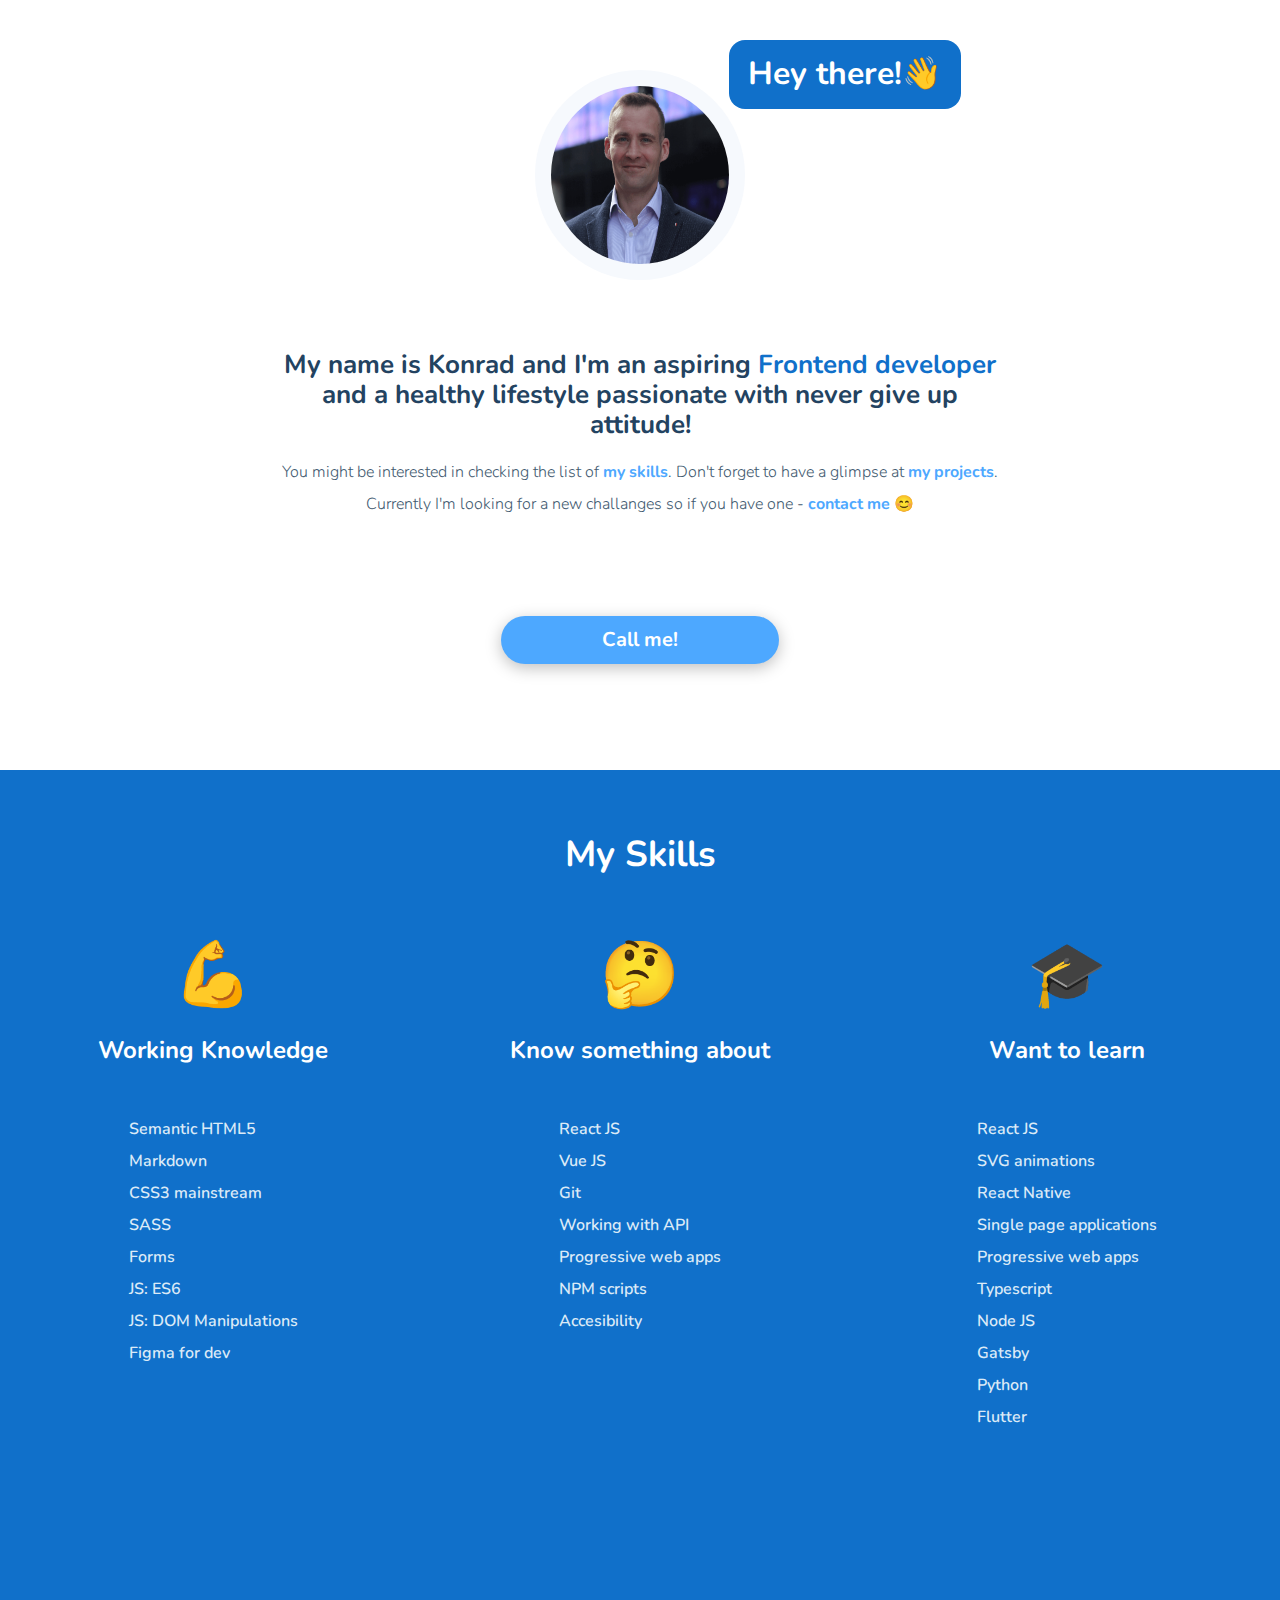
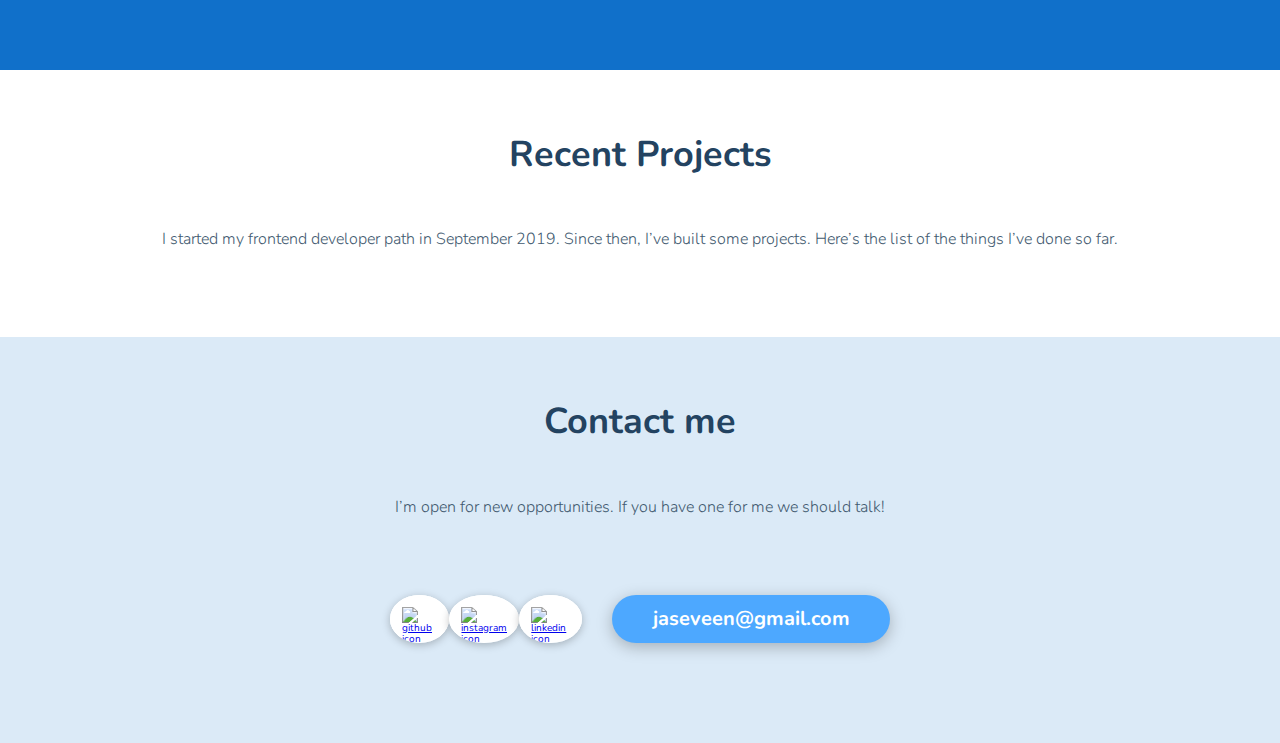
==== index.html @ 4ae2b3cd "Updates" ====
<!doctype html><html lang="pl"><head><meta charset="UTF-8"/><meta name="viewport" content="width=device-width,initial-scale=1"/><link href="https://fonts.googleapis.com/css2?family=Nunito:wght@300;600;700&family=Roboto+Mono:wght@400;700&display=swap" rel="stylesheet"/><title>Konrad Dziekoński Portfolio</title><meta name="description" content="I’m open for new opportunities. If you have one for me we should talk!"/><meta property="og:title" content="Konrad Dziekoński Portfolio"/><meta property="og:description" content="I’m open for new opportunities. If you have one for me we should talk!"/><meta property="og:url" content="https://dziekonskik.github.io/"/><meta property="og:image" content="https://dziekonskik.github.io/og.png"/><link href="index.bebb21ce.css" rel="stylesheet"></head><body><section class="hello"><img src="img/CV-Photo.1e3fd9c5.png" alt="moja twarz" class="hello__img"/> <span class="hello__greeting">Hey there!<span class="animate">👋</span></span><div class="hello__text-block"><h1 class="hello__description">My name is Konrad and I'm an aspiring <span class="hello__description--blue">Frontend developer</span> and a healthy lifestyle passionate with never give up attitude!</h1><p class="hello__message">You might be interested in checking the list of <a class="hello__message--link" href="#skills">my skills</a>. Don't forget to have a glimpse at <a class="hello__message--link" href="#projects">my projects</a>. Currently I'm looking for a new challanges so if you have one - <a class="hello__message--link" href="#contact">contact me</a> 😊</p><a href="tel:+48530024344" class="mailme-btn mailme-btn--header">Call me!</a></div></section><section id="skills" class="skills"><h2 class="heading-secondary heading-secondary--white">My Skills</h2><div class="skills__wrapper"><article class="skills__container"><div class="skills__emoji">💪</div><h3 class="skills__h3">Working Knowledge</h3><ul class="skills__list"><li class="skills__list__item skills__list__item--green">Semantic HTML5</li><li class="skills__list__item skills__list__item--green">Markdown</li><li class="skills__list__item skills__list__item--green">CSS3 mainstream</li><li class="skills__list__item skills__list__item--green">SASS</li><li class="skills__list__item skills__list__item--green">Forms</li><li class="skills__list__item skills__list__item--green">JS: ES6</li><li class="skills__list__item skills__list__item--green">JS: DOM Manipulations</li><li class="skills__list__item skills__list__item--green">Figma for dev</li></ul></article><article class="skills__container"><div class="skills__emoji">🤔</div><h3 class="skills__h3">Know something about</h3><ul class="skills__list"><li class="skills__list__item skills__list__item--white">React JS</li><li class="skills__list__item skills__list__item--white">Vue JS</li><li class="skills__list__item skills__list__item--white">Git</li><li class="skills__list__item skills__list__item--white">Working with API</li><li class="skills__list__item skills__list__item--white">Progressive web apps</li><li class="skills__list__item skills__list__item--white">NPM scripts</li><li class="skills__list__item skills__list__item--white">Accesibility</li></ul></article><article class="skills__container"><div class="skills__emoji">🎓</div><h3 class="skills__h3">Want to learn</h3><ul class="skills__list"><li class="skills__list__item skills__list__item--bullet">React JS</li><li class="skills__list__item skills__list__item--bullet">SVG animations</li><li class="skills__list__item skills__list__item--bullet">React Native</li><li class="skills__list__item skills__list__item--bullet">Single page applications</li><li class="skills__list__item skills__list__item--bullet">Progressive web apps</li><li class="skills__list__item skills__list__item--bullet">Typescript</li><li class="skills__list__item skills__list__item--bullet">Node JS</li><li class="skills__list__item skills__list__item--bullet">Gatsby</li><li class="skills__list__item skills__list__item--bullet">Python</li><li class="skills__list__item skills__list__item--bullet">Flutter</li></ul></article></div></section><section id="projects" class="projects"><h2 class="heading-secondary heading-secondary--dark">Recent Projects</h2><p class="projects__message">I started my frontend developer path in September 2019. Since then, I’ve built some projects. Here’s the list of the things I’ve done so far.</p><div class="projects__cards projects--js"></div></section><section id="contact" class="contact"><h2 class="heading-secondary heading-secondary--dark">Contact me</h2><p class="contact__message">I’m open for new opportunities. If you have one for me we should talk!</p><div class="contact__clickables"><div class="contact__socilmedia-container"><a class="contact__socilmedia-link" href="https://github.com/dziekonskik" target="_blank"><img class="contact__socilmedia-icon" src="img/github.03a225b4.svg" alt="github icon"/></a><a class="contact__socilmedia-link" href="https://www.instagram.com/jaseveen77/" target="_blank"><img class="contact__socilmedia-icon" src="img/instagram.a5ede2d8.svg" alt="instagram icon"/></a><a class="contact__socilmedia-link" href="https://www.linkedin.com/in/konrad-dzieko%C5%84ski-9a23291ab/" target="_blank"><img class="contact__socilmedia-icon" src="img/linkedin.ad51b4ff.svg" alt="linkedin icon"/></a></div><a href="mailto:jaseveen@gmail.com" class="mailme-btn mailme-btn--footer">jaseveen@gmail.com</a></div></section><script src="index.bebb21ce.js"></script></body></html>
---- index.bebb21ce.css ----
/*! normalize.css v8.0.1 | MIT License | github.com/necolas/normalize.css */html{line-height:1.15;-webkit-text-size-adjust:100%}body{margin:0}main{display:block}h1{font-size:2em;margin:.67em 0}hr{box-sizing:content-box;height:0;overflow:visible}pre{font-family:monospace,monospace;font-size:1em}a{background-color:transparent}abbr[title]{border-bottom:none;text-decoration:underline;text-decoration:underline dotted}b,strong{font-weight:bolder}code,kbd,samp{font-family:monospace,monospace;font-size:1em}small{font-size:80%}sub,sup{font-size:75%;line-height:0;position:relative;vertical-align:baseline}sub{bottom:-.25em}sup{top:-.5em}img{border-style:none}button,input,optgroup,select,textarea{font-family:inherit;font-size:100%;line-height:1.15;margin:0}button,input{overflow:visible}button,select{text-transform:none}[type=button],[type=reset],[type=submit],button{-webkit-appearance:button}[type=button]::-moz-focus-inner,[type=reset]::-moz-focus-inner,[type=submit]::-moz-focus-inner,button::-moz-focus-inner{border-style:none;padding:0}[type=button]:-moz-focusring,[type=reset]:-moz-focusring,[type=submit]:-moz-focusring,button:-moz-focusring{outline:1px dotted ButtonText}fieldset{padding:.35em .75em .625em}legend{box-sizing:border-box;color:inherit;display:table;max-width:100%;padding:0;white-space:normal}progress{vertical-align:baseline}textarea{overflow:auto}[type=checkbox],[type=radio]{box-sizing:border-box;padding:0}[type=number]::-webkit-inner-spin-button,[type=number]::-webkit-outer-spin-button{height:auto}[type=search]{-webkit-appearance:textfield;outline-offset:-2px}[type=search]::-webkit-search-decoration{-webkit-appearance:none}::-webkit-file-upload-button{-webkit-appearance:button;font:inherit}details{display:block}summary{display:list-item}[hidden],template{display:none}@-webkit-keyframes greet{0%{transform:rotate(0deg)}50%{transform:rotate(45deg)}to{transform:rotate(0deg)}}@keyframes greet{0%{transform:rotate(0deg)}50%{transform:rotate(45deg)}to{transform:rotate(0deg)}}.animate{display:inline-block;-webkit-animation:greet 2s linear infinite;animation:greet 2s linear infinite}.mailme-btn{background-color:#4da8ff;color:#fff;width:27.8rem;height:4.8rem;border-radius:6.4rem;cursor:pointer;margin:4.8rem auto;padding:.4rem 2.4rem;display:flex;align-items:center;justify-content:center;font-size:2rem;font-weight:700;text-decoration:none;transition:box-shadow .2s linear}@media(min-width:950px){.mailme-btn{box-shadow:0 4px 16px rgba(0,0,0,.25)}.mailme-btn:hover{box-shadow:0 2px 8px rgba(0,0,0,.25)}.mailme-btn:active{box-shadow:none}}@media(min-width:950px){.mailme-btn--header{margin-bottom:0;transform:translateY(100%)}}@media(min-width:950px){.mailme-btn--footer{margin:0}}.heading-secondary{display:block;font-family:Nunito,sans-serif;font-size:3.6rem;font-weight:700;text-align:center;padding:6.4rem 1.6rem;margin:0}.heading-secondary--white{color:#fff}.heading-secondary--dark{color:#234361;padding-bottom:3.2rem}.hello{display:grid;grid-template-columns:1fr;align-content:space-around;justify-content:center;font-family:Nunito,sans-serif}.hello__img{display:inline-block;width:13rem;height:13rem;border-radius:50%;margin:3rem auto;border:1.6rem solid #f6f9fd;position:relative}@media(min-width:750px){.hello__img{width:21rem;height:21rem;margin:7rem auto}}.hello__greeting{display:none}@media(min-width:750px){.hello__greeting{display:block;background-color:#1070ca;border-radius:1.6rem;padding:1.6rem 1.9rem;font-size:3.2rem;font-weight:700;color:#fff;position:absolute;top:4rem;left:calc(50% + 89px)}.hello__greeting:before{content:"";display:inline-block;position:absolute;width:2rem;height:2rem;bottom:-1.8rem;left:2rem;background:url(img/Speech_cloud.13333786.svg)}}@media(min-width:950px){.hello__text-block{width:77rem;height:30rem;position:relative;margin:0 auto 12rem}.hello__text-block:after,.hello__text-block:before{content:"";display:block;position:absolute;width:10rem;height:100%;top:-3rem}.hello__text-block:before{background:url(img/bracket-left.e24c2ca0.svg);background-size:contain;left:-7rem}.hello__text-block:after{background:url(img/bracket-right.767db10b.svg);background-size:contain;right:-7rem}}.hello__description{font-size:2.6rem;margin:0 1.6rem;text-align:center;color:#234361}.hello__description--blue{color:#1070ca}.hello__message{font-size:1.6rem;font-weight:300;line-height:3.2rem;color:#425a70;margin:1.6rem;text-align:center}.hello__message--link{font-weight:700;text-decoration:none;color:#4da8ff}.skills{background-color:#1070ca;display:grid;justify-content:center;font-family:Nunito,sans-serif}@media(min-width:950px){.skills{height:100vh;display:block}}@media(min-width:950px){.skills__wrapper{display:grid;grid-template-columns:repeat(3,1fr)}}.skills__container{width:28.8rem;display:flex;flex-direction:column;justify-content:center;align-items:flex-start}@media(min-width:950px){.skills__container{width:auto;justify-content:stretch;align-items:center}}.skills__container:not(:first-of-type){margin-top:6.4rem}@media(min-width:950px){.skills__container:not(:first-of-type){margin-top:0}}.skills__emoji{font-size:6.4rem;align-self:center}.skills__h3{font-size:2.4rem;font-weight:700;color:#fff;align-self:center}.skills__list{padding:0;margin:2.4rem 1.6rem;display:flex;flex-direction:column;justify-content:flex-start}.skills__list__item{list-style-type:none;color:#dbeaf7;font-size:1.6rem;font-weight:600;line-height:3.2rem;position:relative}.skills__list__item:before{content:"";position:absolute;top:34%;left:-2.4rem;width:12px;height:9px}.skills__list__item--green:before{background:url(img/small-tick-green.61bc897f.svg)}.skills__list__item--white:before{background:url(img/small-tick-white.370d2bc2.svg)}.skills__list__item--bullet:before{background:url(img/bullet.4def4caa.svg);border-radius:50%}.projects{font-family:Nunito,sans-serif;display:grid;grid-auto-rows:auto}.projects__message{font-size:1.6rem;font-weight:300;line-height:3.2rem;color:#425a70;text-align:center;margin:1.6rem 1.6rem 3.4rem}.projects__cards{display:grid;gap:2.4rem 0;margin:2.4rem 0}@media(min-width:950px){.projects__cards{grid-template-columns:repeat(auto-fit,minmax(54.8rem,1fr));justify-content:center;margin:2.4rem 9rem}}.contact{display:grid;font-family:Nunito,sans-serif;background-color:#dbeaf7}.contact__message{font-size:1.6rem;font-weight:300;line-height:3.2rem;color:#425a70;text-align:center;margin:1.6rem 1.6rem 2.4rem}.contact__socilmedia-container{display:flex;justify-content:space-between;width:19.2rem;height:4.8rem;margin:0 auto}@media(min-width:950px){.contact__socilmedia-container{margin:0}}.contact__socilmedia-link{border-radius:50%;overflow:hidden;transition:box-shadow .2s linear}@media(min-width:950px){.contact__socilmedia-link{box-shadow:0 2px 8px rgba(0,0,0,.25)}.contact__socilmedia-link:hover{box-shadow:0 1px 4px rgba(0,0,0,.25)}.contact__socilmedia-link:active{box-shadow:none}}.contact__socilmedia-icon{width:4.8rem;height:4.8rem;background-color:#fff;border:1.2rem solid #fff}@media(min-width:950px){.contact__clickables{display:flex;align-items:center;justify-content:space-between;width:50rem;margin:4.8rem auto 10rem}}.github{width:28.7rem;height:32rem;box-shadow:0 4px 16px rgba(0,0,0,.25);margin:0 auto;border-radius:16px;font-family:Roboto Mono,monospace;overflow:hidden}@media(min-width:700px){.github{width:54.8rem;height:30rem}}.github__heading{background-color:#1e1e1e;display:flex;align-items:center;justify-content:start;height:4rem;align-self:start}.github__heading__dot-container{width:4rem;height:.8rem;margin-left:1.6rem;display:flex;justify-content:space-between;align-items:center}.github__heading__dot{background-color:#464a4d;width:.8rem;height:.8rem;border-radius:50%;transition:background-color .2s linear}.github__heading__dot--red:hover{background-color:#e23838}.github__heading__dot--yellow:hover{background-color:#ffb900}.github__heading__dot--green:hover{background-color:#5ebd3e}.github__main{background-color:#212528;height:100%}.github__main__image{width:2.4rem;height:2.4rem;margin:1.6rem 0 1.6rem 2.4rem}.github__main__text-container{display:grid;grid-template-columns:1fr 2fr;align-items:center;margin:0 1.6rem}.github__main__text-container--left{justify-self:right}.github__main__text-container--right{justify-self:left}.github__main__text{font-size:1.3rem;color:#a3a3a3;font-weight:400}@media(min-width:950px){.github__main__text{font-size:1.6rem}}.github__main__title{font-size:1.3rem;color:#fff;font-weight:700}@media(min-width:950px){.github__main__title{font-size:1.6rem}}.github__main__link{font-size:1.3rem;color:#14b5d0}@media(min-width:950px){.github__main__link{font-size:1.6rem}}*,:after,:before{box-sizing:border-box}body{font-family:Nunito,sans-serif;font-family:Roboto Mono,monospace}html{font-size:62.5%;scroll-behavior:smooth}
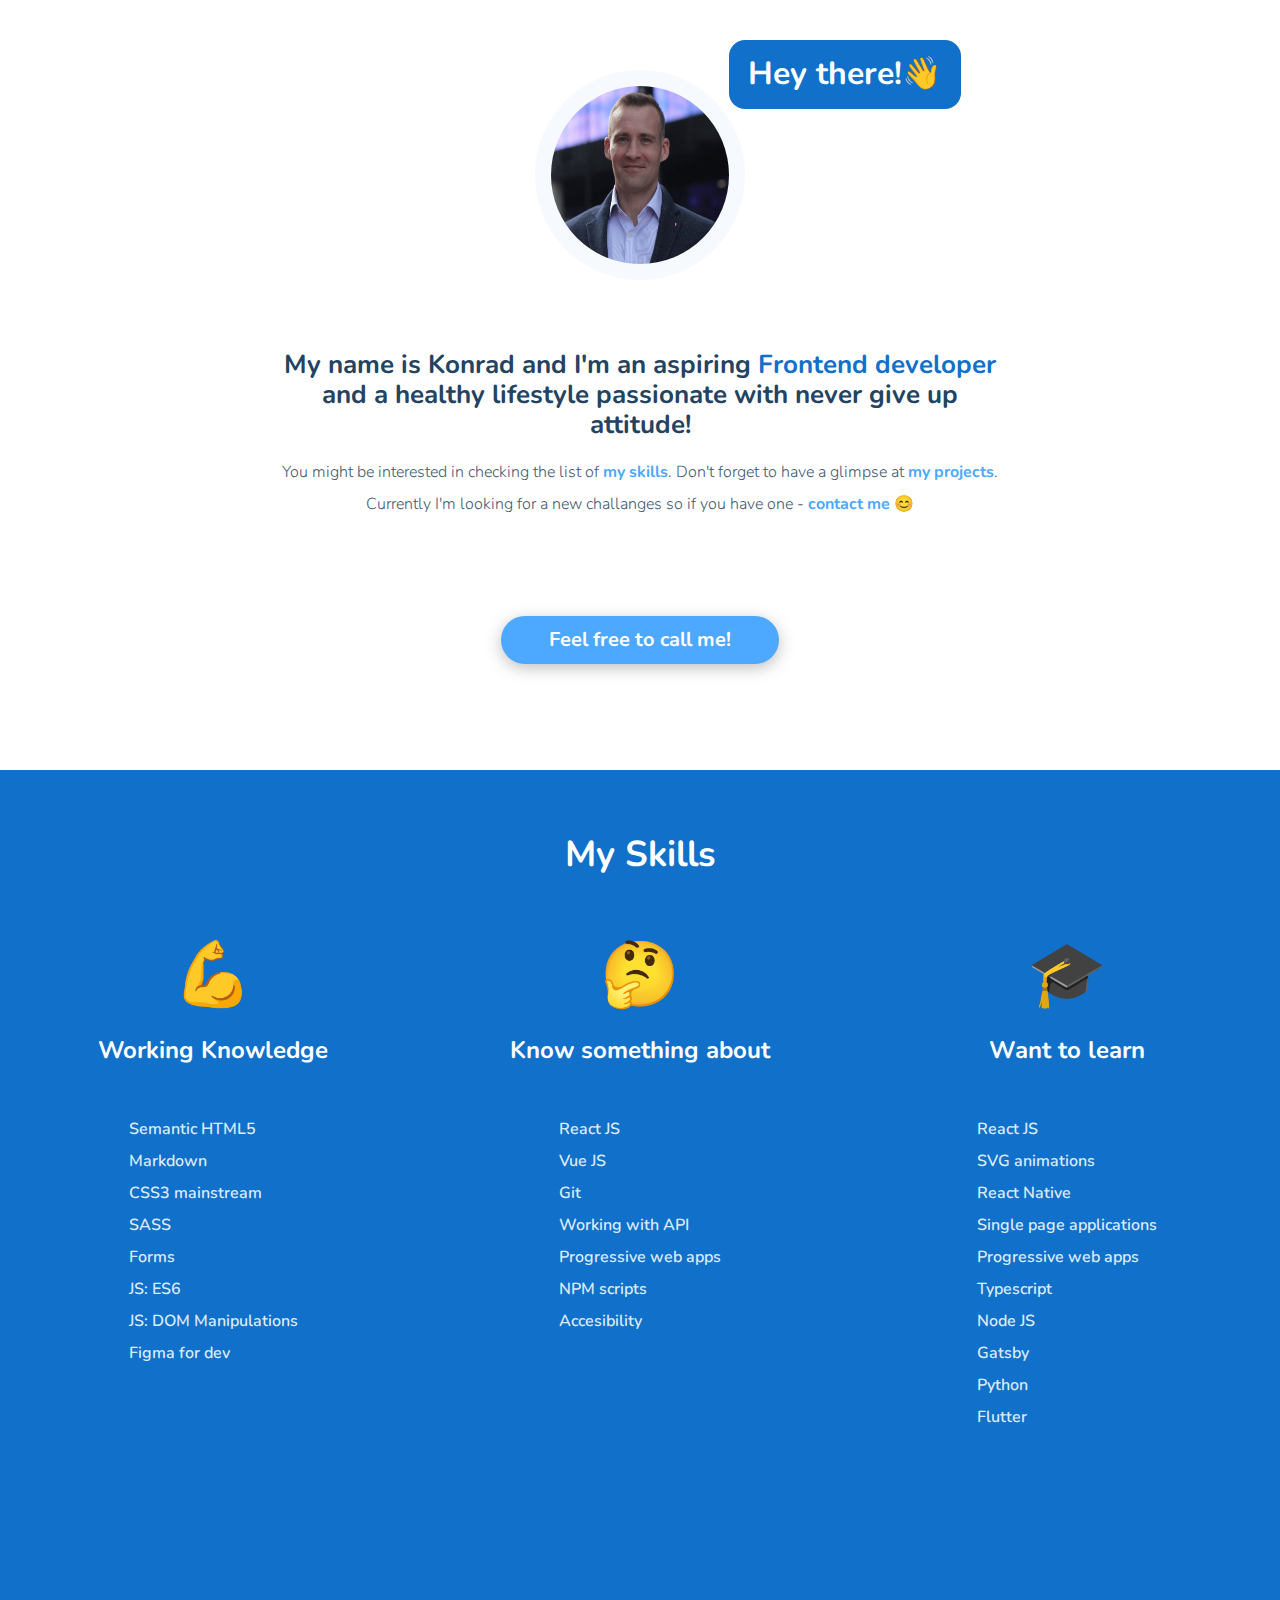
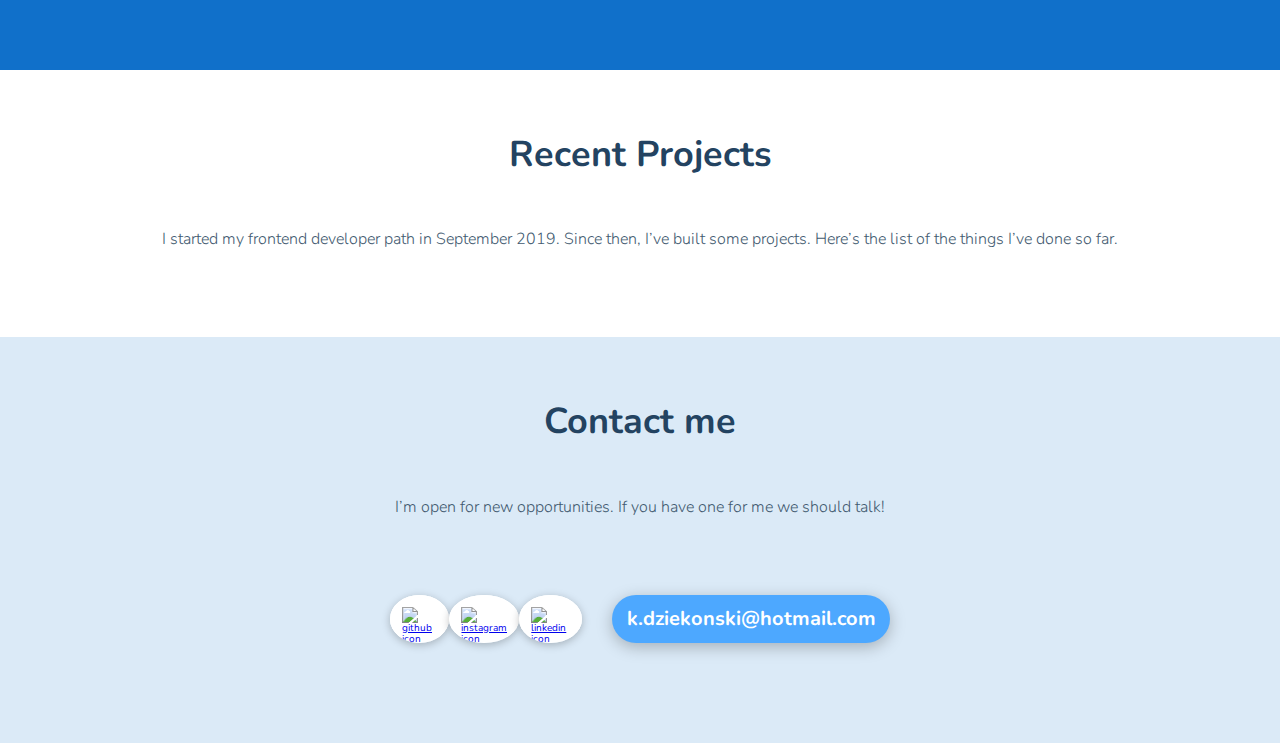
==== commit 526607d3: "Updates" ====
--- a/index.html
+++ b/index.html
@@ -1 +1 @@
-<!doctype html><html lang="pl"><head><meta charset="UTF-8"/><meta name="viewport" content="width=device-width,initial-scale=1"/><link href="https://fonts.googleapis.com/css2?family=Nunito:wght@300;600;700&family=Roboto+Mono:wght@400;700&display=swap" rel="stylesheet"/><title>Konrad Dziekoński Portfolio</title><meta name="description" content="I’m open for new opportunities. If you have one for me we should talk!"/><meta property="og:title" content="Konrad Dziekoński Portfolio"/><meta property="og:description" content="I’m open for new opportunities. If you have one for me we should talk!"/><meta property="og:url" content="https://dziekonskik.github.io/"/><meta property="og:image" content="https://dziekonskik.github.io/og.png"/><link href="index.bebb21ce.css" rel="stylesheet"></head><body><section class="hello"><img src="img/CV-Photo.1e3fd9c5.png" alt="moja twarz" class="hello__img"/> <span class="hello__greeting">Hey there!<span class="animate">👋</span></span><div class="hello__text-block"><h1 class="hello__description">My name is Konrad and I'm an aspiring <span class="hello__description--blue">Frontend developer</span> and a healthy lifestyle passionate with never give up attitude!</h1><p class="hello__message">You might be interested in checking the list of <a class="hello__message--link" href="#skills">my skills</a>. Don't forget to have a glimpse at <a class="hello__message--link" href="#projects">my projects</a>. Currently I'm looking for a new challanges so if you have one - <a class="hello__message--link" href="#contact">contact me</a> 😊</p><a href="tel:+48530024344" class="mailme-btn mailme-btn--header">Call me!</a></div></section><section id="skills" class="skills"><h2 class="heading-secondary heading-secondary--white">My Skills</h2><div class="skills__wrapper"><article class="skills__container"><div class="skills__emoji">💪</div><h3 class="skills__h3">Working Knowledge</h3><ul class="skills__list"><li class="skills__list__item skills__list__item--green">Semantic HTML5</li><li class="skills__list__item skills__list__item--green">Markdown</li><li class="skills__list__item skills__list__item--green">CSS3 mainstream</li><li class="skills__list__item skills__list__item--green">SASS</li><li class="skills__list__item skills__list__item--green">Forms</li><li class="skills__list__item skills__list__item--green">JS: ES6</li><li class="skills__list__item skills__list__item--green">JS: DOM Manipulations</li><li class="skills__list__item skills__list__item--green">Figma for dev</li></ul></article><article class="skills__container"><div class="skills__emoji">🤔</div><h3 class="skills__h3">Know something about</h3><ul class="skills__list"><li class="skills__list__item skills__list__item--white">React JS</li><li class="skills__list__item skills__list__item--white">Vue JS</li><li class="skills__list__item skills__list__item--white">Git</li><li class="skills__list__item skills__list__item--white">Working with API</li><li class="skills__list__item skills__list__item--white">Progressive web apps</li><li class="skills__list__item skills__list__item--white">NPM scripts</li><li class="skills__list__item skills__list__item--white">Accesibility</li></ul></article><article class="skills__container"><div class="skills__emoji">🎓</div><h3 class="skills__h3">Want to learn</h3><ul class="skills__list"><li class="skills__list__item skills__list__item--bullet">React JS</li><li class="skills__list__item skills__list__item--bullet">SVG animations</li><li class="skills__list__item skills__list__item--bullet">React Native</li><li class="skills__list__item skills__list__item--bullet">Single page applications</li><li class="skills__list__item skills__list__item--bullet">Progressive web apps</li><li class="skills__list__item skills__list__item--bullet">Typescript</li><li class="skills__list__item skills__list__item--bullet">Node JS</li><li class="skills__list__item skills__list__item--bullet">Gatsby</li><li class="skills__list__item skills__list__item--bullet">Python</li><li class="skills__list__item skills__list__item--bullet">Flutter</li></ul></article></div></section><section id="projects" class="projects"><h2 class="heading-secondary heading-secondary--dark">Recent Projects</h2><p class="projects__message">I started my frontend developer path in September 2019. Since then, I’ve built some projects. Here’s the list of the things I’ve done so far.</p><div class="projects__cards projects--js"></div></section><section id="contact" class="contact"><h2 class="heading-secondary heading-secondary--dark">Contact me</h2><p class="contact__message">I’m open for new opportunities. If you have one for me we should talk!</p><div class="contact__clickables"><div class="contact__socilmedia-container"><a class="contact__socilmedia-link" href="https://github.com/dziekonskik" target="_blank"><img class="contact__socilmedia-icon" src="img/github.03a225b4.svg" alt="github icon"/></a><a class="contact__socilmedia-link" href="https://www.instagram.com/jaseveen77/" target="_blank"><img class="contact__socilmedia-icon" src="img/instagram.a5ede2d8.svg" alt="instagram icon"/></a><a class="contact__socilmedia-link" href="https://www.linkedin.com/in/konrad-dzieko%C5%84ski-9a23291ab/" target="_blank"><img class="contact__socilmedia-icon" src="img/linkedin.ad51b4ff.svg" alt="linkedin icon"/></a></div><a href="mailto:jaseveen@gmail.com" class="mailme-btn mailme-btn--footer">jaseveen@gmail.com</a></div></section><script src="index.bebb21ce.js"></script></body></html>+<!doctype html><html lang="pl"><head><meta charset="UTF-8"/><meta name="viewport" content="width=device-width,initial-scale=1"/><link href="https://fonts.googleapis.com/css2?family=Nunito:wght@300;600;700&family=Roboto+Mono:wght@400;700&display=swap" rel="stylesheet"/><title>Konrad Dziekoński Portfolio</title><meta name="description" content="I’m open for new opportunities. If you have one for me we should talk!"/><meta property="og:title" content="Konrad Dziekoński Portfolio"/><meta property="og:description" content="I’m open for new opportunities. If you have one for me we should talk!"/><meta property="og:url" content="https://dziekonskik.github.io/"/><meta property="og:image" content="https://dziekonskik.github.io/og.png"/><link href="index.16987614.css" rel="stylesheet"></head><body><section class="hello"><img src="img/CV-Photo.1e3fd9c5.png" alt="moja twarz" class="hello__img"/> <span class="hello__greeting">Hey there!<span class="animate">👋</span></span><div class="hello__text-block"><h1 class="hello__description">My name is Konrad and I'm an aspiring <span class="hello__description--blue">Frontend developer</span> and a healthy lifestyle passionate with never give up attitude!</h1><p class="hello__message">You might be interested in checking the list of <a class="hello__message--link" href="#skills">my skills</a>. Don't forget to have a glimpse at <a class="hello__message--link" href="#projects">my projects</a>. Currently I'm looking for a new challanges so if you have one - <a class="hello__message--link" href="#contact">contact me</a> 😊</p><a href="tel:+48530024344" class="mailme-btn mailme-btn--header">Feel free to call me!</a></div></section><section id="skills" class="skills"><h2 class="heading-secondary heading-secondary--white">My Skills</h2><div class="skills__wrapper"><article class="skills__container"><div class="skills__emoji">💪</div><h3 class="skills__h3">Working Knowledge</h3><ul class="skills__list"><li class="skills__list__item skills__list__item--green">Semantic HTML5</li><li class="skills__list__item skills__list__item--green">Markdown</li><li class="skills__list__item skills__list__item--green">CSS3 mainstream</li><li class="skills__list__item skills__list__item--green">SASS</li><li class="skills__list__item skills__list__item--green">Forms</li><li class="skills__list__item skills__list__item--green">JS: ES6</li><li class="skills__list__item skills__list__item--green">JS: DOM Manipulations</li><li class="skills__list__item skills__list__item--green">Figma for dev</li></ul></article><article class="skills__container"><div class="skills__emoji">🤔</div><h3 class="skills__h3">Know something about</h3><ul class="skills__list"><li class="skills__list__item skills__list__item--white">React JS</li><li class="skills__list__item skills__list__item--white">Vue JS</li><li class="skills__list__item skills__list__item--white">Git</li><li class="skills__list__item skills__list__item--white">Working with API</li><li class="skills__list__item skills__list__item--white">Progressive web apps</li><li class="skills__list__item skills__list__item--white">NPM scripts</li><li class="skills__list__item skills__list__item--white">Accesibility</li></ul></article><article class="skills__container"><div class="skills__emoji">🎓</div><h3 class="skills__h3">Want to learn</h3><ul class="skills__list"><li class="skills__list__item skills__list__item--bullet">React JS</li><li class="skills__list__item skills__list__item--bullet">SVG animations</li><li class="skills__list__item skills__list__item--bullet">React Native</li><li class="skills__list__item skills__list__item--bullet">Single page applications</li><li class="skills__list__item skills__list__item--bullet">Progressive web apps</li><li class="skills__list__item skills__list__item--bullet">Typescript</li><li class="skills__list__item skills__list__item--bullet">Node JS</li><li class="skills__list__item skills__list__item--bullet">Gatsby</li><li class="skills__list__item skills__list__item--bullet">Python</li><li class="skills__list__item skills__list__item--bullet">Flutter</li></ul></article></div></section><section id="projects" class="projects"><h2 class="heading-secondary heading-secondary--dark">Recent Projects</h2><p class="projects__message">I started my frontend developer path in September 2019. Since then, I’ve built some projects. Here’s the list of the things I’ve done so far.</p><div class="projects__cards projects--js"></div></section><section id="contact" class="contact"><h2 class="heading-secondary heading-secondary--dark">Contact me</h2><p class="contact__message">I’m open for new opportunities. If you have one for me we should talk!</p><div class="contact__clickables"><div class="contact__socilmedia-container"><a class="contact__socilmedia-link" href="https://github.com/dziekonskik" target="_blank"><img class="contact__socilmedia-icon" src="img/github.03a225b4.svg" alt="github icon"/></a><a class="contact__socilmedia-link" href="https://www.instagram.com/jaseveen77/" target="_blank"><img class="contact__socilmedia-icon" src="img/instagram.a5ede2d8.svg" alt="instagram icon"/></a><a class="contact__socilmedia-link" href="https://www.linkedin.com/in/konrad-dzieko%C5%84ski-9a23291ab/" target="_blank"><img class="contact__socilmedia-icon" src="img/linkedin.ad51b4ff.svg" alt="linkedin icon"/></a></div><a href="mailto:k.dziekonski@hotmail.com" class="mailme-btn mailme-btn--footer">k.dziekonski@hotmail.com</a></div></section><script src="index.16987614.js"></script></body></html>--- a/index.16987614.css
+++ b/index.16987614.css
@@ -0,0 +1 @@
+/*! normalize.css v8.0.1 | MIT License | github.com/necolas/normalize.css */html{line-height:1.15;-webkit-text-size-adjust:100%}body{margin:0}main{display:block}h1{font-size:2em;margin:.67em 0}hr{box-sizing:content-box;height:0;overflow:visible}pre{font-family:monospace,monospace;font-size:1em}a{background-color:transparent}abbr[title]{border-bottom:none;text-decoration:underline;text-decoration:underline dotted}b,strong{font-weight:bolder}code,kbd,samp{font-family:monospace,monospace;font-size:1em}small{font-size:80%}sub,sup{font-size:75%;line-height:0;position:relative;vertical-align:baseline}sub{bottom:-.25em}sup{top:-.5em}img{border-style:none}button,input,optgroup,select,textarea{font-family:inherit;font-size:100%;line-height:1.15;margin:0}button,input{overflow:visible}button,select{text-transform:none}[type=button],[type=reset],[type=submit],button{-webkit-appearance:button}[type=button]::-moz-focus-inner,[type=reset]::-moz-focus-inner,[type=submit]::-moz-focus-inner,button::-moz-focus-inner{border-style:none;padding:0}[type=button]:-moz-focusring,[type=reset]:-moz-focusring,[type=submit]:-moz-focusring,button:-moz-focusring{outline:1px dotted ButtonText}fieldset{padding:.35em .75em .625em}legend{box-sizing:border-box;color:inherit;display:table;max-width:100%;padding:0;white-space:normal}progress{vertical-align:baseline}textarea{overflow:auto}[type=checkbox],[type=radio]{box-sizing:border-box;padding:0}[type=number]::-webkit-inner-spin-button,[type=number]::-webkit-outer-spin-button{height:auto}[type=search]{-webkit-appearance:textfield;outline-offset:-2px}[type=search]::-webkit-search-decoration{-webkit-appearance:none}::-webkit-file-upload-button{-webkit-appearance:button;font:inherit}details{display:block}summary{display:list-item}[hidden],template{display:none}@-webkit-keyframes greet{0%{transform:rotate(0deg)}50%{transform:rotate(45deg)}to{transform:rotate(0deg)}}@keyframes greet{0%{transform:rotate(0deg)}50%{transform:rotate(45deg)}to{transform:rotate(0deg)}}.animate{display:inline-block;-webkit-animation:greet 2s linear infinite;animation:greet 2s linear infinite}.mailme-btn{background-color:#4da8ff;color:#fff;width:27.8rem;height:4.8rem;border-radius:6.4rem;cursor:pointer;margin:4.8rem auto;padding:.4rem 2.4rem;display:flex;align-items:center;justify-content:center;font-size:2rem;font-weight:700;text-decoration:none;transition:box-shadow .2s linear}@media(min-width:950px){.mailme-btn{box-shadow:0 4px 16px rgba(0,0,0,.25)}.mailme-btn:hover{box-shadow:0 2px 8px rgba(0,0,0,.25)}.mailme-btn:active{box-shadow:none}}@media(min-width:950px){.mailme-btn--header{margin-bottom:0;transform:translateY(100%)}}@media(min-width:950px){.mailme-btn--footer{margin:0}}.heading-secondary{display:block;font-family:Nunito,sans-serif;font-size:3.6rem;font-weight:700;text-align:center;padding:6.4rem 1.6rem;margin:0}.heading-secondary--white{color:#fff}.heading-secondary--dark{color:#234361;padding-bottom:3.2rem}.hello{display:grid;grid-template-columns:1fr;align-content:space-around;justify-content:center;font-family:Nunito,sans-serif}.hello__img{display:inline-block;width:13rem;height:13rem;border-radius:50%;margin:3rem auto;border:1.6rem solid #f6f9fd;position:relative}@media(min-width:750px){.hello__img{width:21rem;height:21rem;margin:7rem auto}}.hello__greeting{display:none}@media(min-width:750px){.hello__greeting{display:block;background-color:#1070ca;border-radius:1.6rem;padding:1.6rem 1.9rem;font-size:3.2rem;font-weight:700;color:#fff;position:absolute;top:4rem;left:calc(50% + 89px)}.hello__greeting:before{content:"";display:inline-block;position:absolute;width:2rem;height:2rem;bottom:-1.8rem;left:2rem;background:url(img/Speech_cloud.13333786.svg)}}@media(min-width:950px){.hello__text-block{width:77rem;height:30rem;position:relative;margin:0 auto 12rem}.hello__text-block:after,.hello__text-block:before{content:"";display:block;position:absolute;width:10rem;height:100%;top:-3rem}.hello__text-block:before{background:url(img/bracket-left.e24c2ca0.svg);background-size:contain;left:-7rem}.hello__text-block:after{background:url(img/bracket-right.767db10b.svg);background-size:contain;right:-7rem}}.hello__description{font-size:2.6rem;margin:0 1.6rem;text-align:center;color:#234361}.hello__description--blue{color:#1070ca}.hello__message{font-size:1.6rem;font-weight:300;line-height:3.2rem;color:#425a70;margin:1.6rem;text-align:center}.hello__message--link{font-weight:700;text-decoration:none;color:#4da8ff}.skills{background-color:#1070ca;display:grid;justify-content:center;font-family:Nunito,sans-serif}@media(min-width:950px){.skills{height:100vh;display:block}}@media(min-width:950px){.skills__wrapper{display:grid;grid-template-columns:repeat(3,1fr)}}.skills__container{width:28.8rem;display:flex;flex-direction:column;justify-content:center;align-items:flex-start}@media(min-width:950px){.skills__container{width:auto;justify-content:stretch;align-items:center}}.skills__container:not(:first-of-type){margin-top:6.4rem}@media(min-width:950px){.skills__container:not(:first-of-type){margin-top:0}}.skills__emoji{font-size:6.4rem;align-self:center}.skills__h3{font-size:2.4rem;font-weight:700;color:#fff;align-self:center}.skills__list{padding:0;margin:2.4rem 1.6rem;display:flex;flex-direction:column;justify-content:flex-start}.skills__list__item{list-style-type:none;color:#dbeaf7;font-size:1.6rem;font-weight:600;line-height:3.2rem;position:relative}.skills__list__item:before{content:"";position:absolute;top:34%;left:-2.4rem;width:12px;height:9px}.skills__list__item--green:before{background:url(img/small-tick-green.61bc897f.svg)}.skills__list__item--white:before{background:url(img/small-tick-white.370d2bc2.svg)}.skills__list__item--bullet:before{background:url(img/bullet.4def4caa.svg);border-radius:50%}.projects{font-family:Nunito,sans-serif;display:grid;grid-auto-rows:auto}.projects__message{font-size:1.6rem;font-weight:300;line-height:3.2rem;color:#425a70;text-align:center;margin:1.6rem 1.6rem 3.4rem}.projects__cards{display:grid;gap:2.4rem 0;margin:2.4rem 0}@media(min-width:950px){.projects__cards{grid-template-columns:repeat(auto-fit,minmax(54.8rem,1fr));justify-content:center;margin:2.4rem 9rem}}.contact{display:grid;font-family:Nunito,sans-serif;background-color:#dbeaf7}.contact__message{font-size:1.6rem;font-weight:300;line-height:3.2rem;color:#425a70;text-align:center;margin:1.6rem 1.6rem 2.4rem}.contact__socilmedia-container{display:flex;justify-content:space-between;width:19.2rem;height:4.8rem;margin:0 auto}@media(min-width:950px){.contact__socilmedia-container{margin:0}}.contact__socilmedia-link{border-radius:50%;overflow:hidden;transition:box-shadow .2s linear}@media(min-width:950px){.contact__socilmedia-link{box-shadow:0 2px 8px rgba(0,0,0,.25)}.contact__socilmedia-link:hover{box-shadow:0 1px 4px rgba(0,0,0,.25)}.contact__socilmedia-link:active{box-shadow:none}}.contact__socilmedia-icon{width:4.8rem;height:4.8rem;background-color:#fff;border:1.2rem solid #fff}@media(min-width:950px){.contact__clickables{display:flex;align-items:center;justify-content:space-between;width:50rem;margin:4.8rem auto 10rem}}.github{width:28.7rem;height:32rem;box-shadow:0 4px 16px rgba(0,0,0,.25);margin:0 auto;border-radius:16px;font-family:Roboto Mono,monospace;overflow:hidden;transition:all .2s linear}@media(min-width:700px){.github{width:54.8rem;height:30rem}}@media(min-width:950px){.github:hover{box-shadow:0 8px 34px rgba(0,0,0,.45);transform:translatey(-1px)}}.github__heading{background-color:#1e1e1e;display:flex;align-items:center;justify-content:start;height:4rem;align-self:start}.github__heading__dot-container{width:4rem;height:.8rem;margin-left:1.6rem;display:flex;justify-content:space-between;align-items:center}.github__heading__dot{background-color:#464a4d;width:.8rem;height:.8rem;border-radius:50%;transition:background-color .2s linear}.github__heading__dot--red:hover{background-color:#e23838}.github__heading__dot--yellow:hover{background-color:#ffb900}.github__heading__dot--green:hover{background-color:#5ebd3e}.github__main{background-color:#212528;height:100%}.github__main__image{width:2.4rem;height:2.4rem;margin:1.6rem 0 1.6rem 2.4rem}.github__main__text-container{display:grid;grid-template-columns:1fr 2fr;align-items:center;margin:0 1.6rem}.github__main__text-container--left{justify-self:right}.github__main__text-container--right{justify-self:left}.github__main__text{font-size:1.3rem;color:#a3a3a3;font-weight:400}@media(min-width:950px){.github__main__text{font-size:1.6rem}}.github__main__title{font-size:1.3rem;color:#fff;font-weight:700}@media(min-width:950px){.github__main__title{font-size:1.6rem}}.github__main__link{font-size:1.3rem;color:#14b5d0}@media(min-width:950px){.github__main__link{font-size:1.6rem}}*,:after,:before{box-sizing:border-box}body{font-family:Nunito,sans-serif;font-family:Roboto Mono,monospace}html{font-size:62.5%;scroll-behavior:smooth}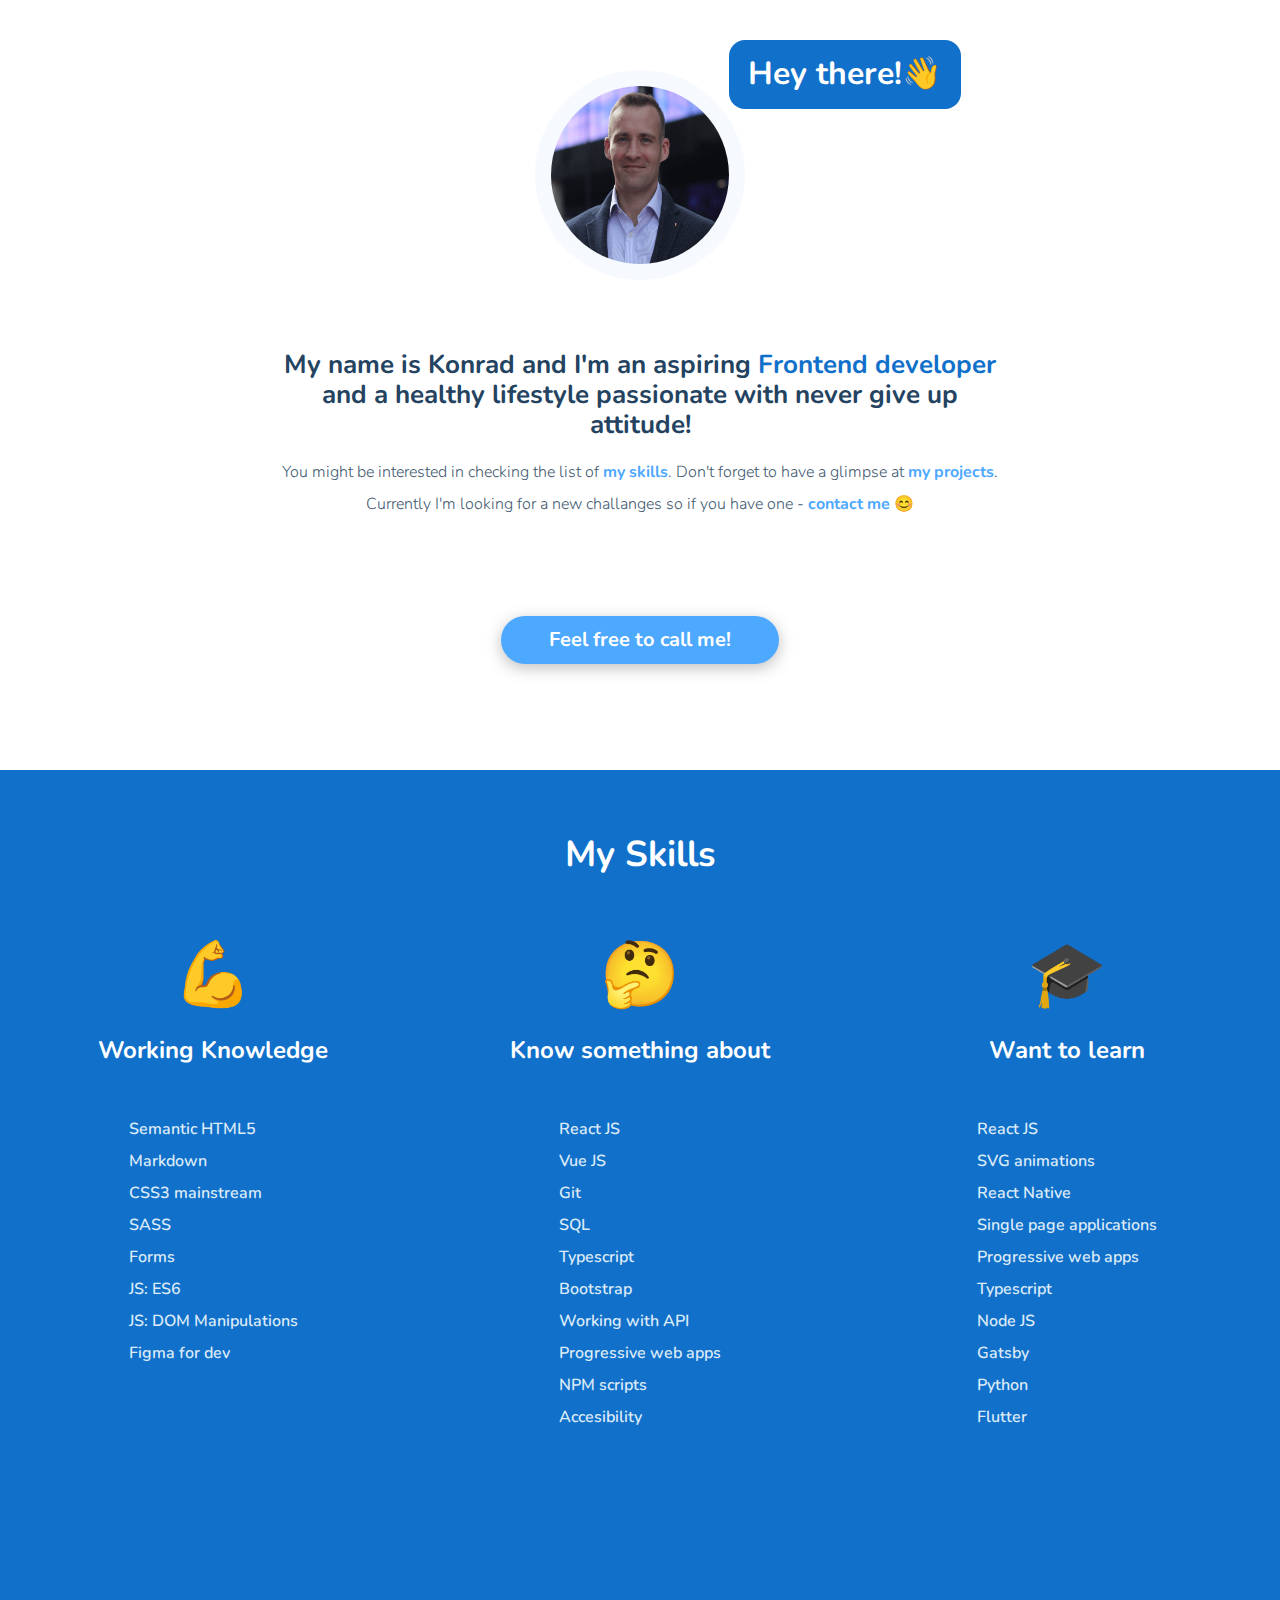
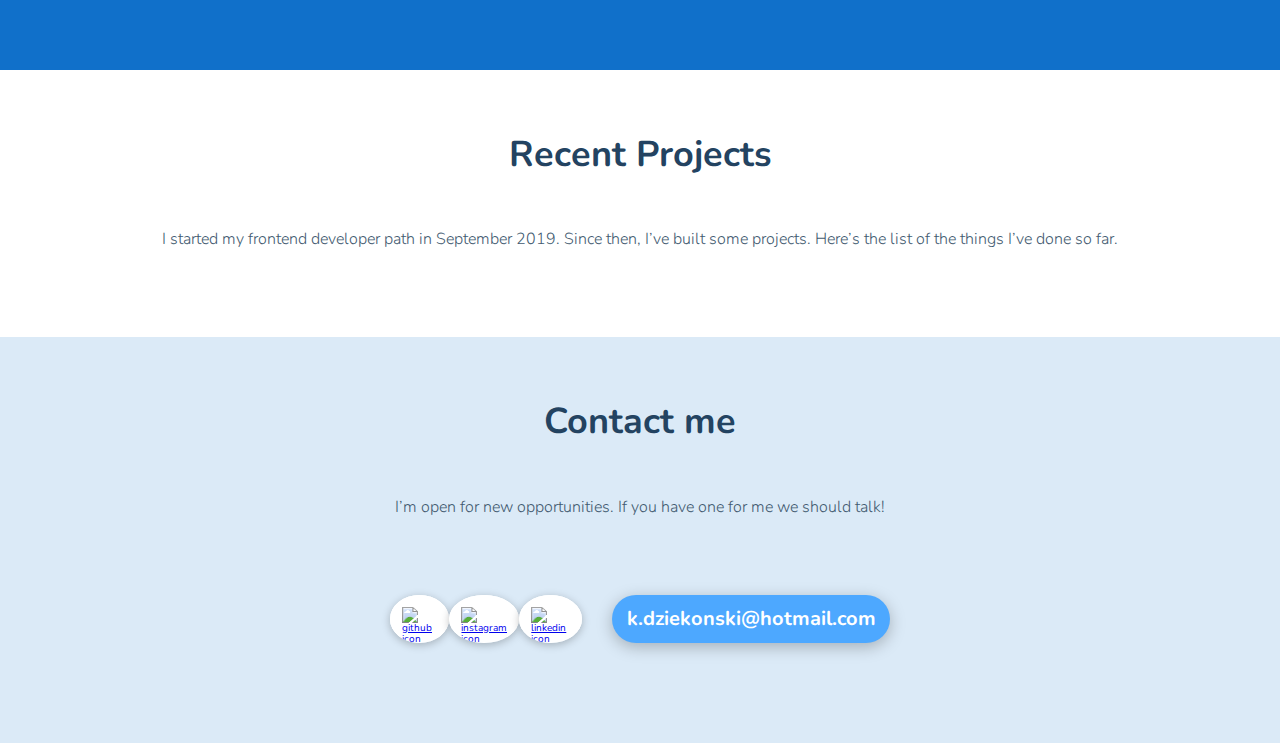
==== commit ab03fb3a: "Updates" ====
--- a/index.html
+++ b/index.html
@@ -1 +1 @@
-<!doctype html><html lang="pl"><head><meta charset="UTF-8"/><meta name="viewport" content="width=device-width,initial-scale=1"/><link href="https://fonts.googleapis.com/css2?family=Nunito:wght@300;600;700&family=Roboto+Mono:wght@400;700&display=swap" rel="stylesheet"/><title>Konrad Dziekoński Portfolio</title><meta name="description" content="I’m open for new opportunities. If you have one for me we should talk!"/><meta property="og:title" content="Konrad Dziekoński Portfolio"/><meta property="og:description" content="I’m open for new opportunities. If you have one for me we should talk!"/><meta property="og:url" content="https://dziekonskik.github.io/"/><meta property="og:image" content="https://dziekonskik.github.io/og.png"/><link href="index.16987614.css" rel="stylesheet"></head><body><section class="hello"><img src="img/CV-Photo.1e3fd9c5.png" alt="moja twarz" class="hello__img"/> <span class="hello__greeting">Hey there!<span class="animate">👋</span></span><div class="hello__text-block"><h1 class="hello__description">My name is Konrad and I'm an aspiring <span class="hello__description--blue">Frontend developer</span> and a healthy lifestyle passionate with never give up attitude!</h1><p class="hello__message">You might be interested in checking the list of <a class="hello__message--link" href="#skills">my skills</a>. Don't forget to have a glimpse at <a class="hello__message--link" href="#projects">my projects</a>. Currently I'm looking for a new challanges so if you have one - <a class="hello__message--link" href="#contact">contact me</a> 😊</p><a href="tel:+48530024344" class="mailme-btn mailme-btn--header">Feel free to call me!</a></div></section><section id="skills" class="skills"><h2 class="heading-secondary heading-secondary--white">My Skills</h2><div class="skills__wrapper"><article class="skills__container"><div class="skills__emoji">💪</div><h3 class="skills__h3">Working Knowledge</h3><ul class="skills__list"><li class="skills__list__item skills__list__item--green">Semantic HTML5</li><li class="skills__list__item skills__list__item--green">Markdown</li><li class="skills__list__item skills__list__item--green">CSS3 mainstream</li><li class="skills__list__item skills__list__item--green">SASS</li><li class="skills__list__item skills__list__item--green">Forms</li><li class="skills__list__item skills__list__item--green">JS: ES6</li><li class="skills__list__item skills__list__item--green">JS: DOM Manipulations</li><li class="skills__list__item skills__list__item--green">Figma for dev</li></ul></article><article class="skills__container"><div class="skills__emoji">🤔</div><h3 class="skills__h3">Know something about</h3><ul class="skills__list"><li class="skills__list__item skills__list__item--white">React JS</li><li class="skills__list__item skills__list__item--white">Vue JS</li><li class="skills__list__item skills__list__item--white">Git</li><li class="skills__list__item skills__list__item--white">Working with API</li><li class="skills__list__item skills__list__item--white">Progressive web apps</li><li class="skills__list__item skills__list__item--white">NPM scripts</li><li class="skills__list__item skills__list__item--white">Accesibility</li></ul></article><article class="skills__container"><div class="skills__emoji">🎓</div><h3 class="skills__h3">Want to learn</h3><ul class="skills__list"><li class="skills__list__item skills__list__item--bullet">React JS</li><li class="skills__list__item skills__list__item--bullet">SVG animations</li><li class="skills__list__item skills__list__item--bullet">React Native</li><li class="skills__list__item skills__list__item--bullet">Single page applications</li><li class="skills__list__item skills__list__item--bullet">Progressive web apps</li><li class="skills__list__item skills__list__item--bullet">Typescript</li><li class="skills__list__item skills__list__item--bullet">Node JS</li><li class="skills__list__item skills__list__item--bullet">Gatsby</li><li class="skills__list__item skills__list__item--bullet">Python</li><li class="skills__list__item skills__list__item--bullet">Flutter</li></ul></article></div></section><section id="projects" class="projects"><h2 class="heading-secondary heading-secondary--dark">Recent Projects</h2><p class="projects__message">I started my frontend developer path in September 2019. Since then, I’ve built some projects. Here’s the list of the things I’ve done so far.</p><div class="projects__cards projects--js"></div></section><section id="contact" class="contact"><h2 class="heading-secondary heading-secondary--dark">Contact me</h2><p class="contact__message">I’m open for new opportunities. If you have one for me we should talk!</p><div class="contact__clickables"><div class="contact__socilmedia-container"><a class="contact__socilmedia-link" href="https://github.com/dziekonskik" target="_blank"><img class="contact__socilmedia-icon" src="img/github.03a225b4.svg" alt="github icon"/></a><a class="contact__socilmedia-link" href="https://www.instagram.com/jaseveen77/" target="_blank"><img class="contact__socilmedia-icon" src="img/instagram.a5ede2d8.svg" alt="instagram icon"/></a><a class="contact__socilmedia-link" href="https://www.linkedin.com/in/konrad-dzieko%C5%84ski-9a23291ab/" target="_blank"><img class="contact__socilmedia-icon" src="img/linkedin.ad51b4ff.svg" alt="linkedin icon"/></a></div><a href="mailto:k.dziekonski@hotmail.com" class="mailme-btn mailme-btn--footer">k.dziekonski@hotmail.com</a></div></section><script src="index.16987614.js"></script></body></html>+<!doctype html><html lang="pl"><head><meta charset="UTF-8"/><meta name="viewport" content="width=device-width,initial-scale=1"/><link href="https://fonts.googleapis.com/css2?family=Nunito:wght@300;600;700&family=Roboto+Mono:wght@400;700&display=swap" rel="stylesheet"/><title>Konrad Dziekoński Portfolio</title><meta name="description" content="I’m open for new opportunities. If you have one for me we should talk!"/><meta property="og:title" content="Konrad Dziekoński Portfolio"/><meta property="og:description" content="I’m open for new opportunities. If you have one for me we should talk!"/><meta property="og:url" content="https://dziekonskik.github.io/"/><meta property="og:image" content="https://dziekonskik.github.io/og.png"/><link href="index.aa18991c.css" rel="stylesheet"></head><body><section class="hello"><img src="img/CV-Photo.1e3fd9c5.png" alt="moja twarz" class="hello__img"/> <span class="hello__greeting">Hey there!<span class="animate">👋</span></span><div class="hello__text-block"><h1 class="hello__description">My name is Konrad and I'm an aspiring <span class="hello__description--blue">Frontend developer</span> and a healthy lifestyle passionate with never give up attitude!</h1><p class="hello__message">You might be interested in checking the list of <a class="hello__message--link" href="#skills">my skills</a>. Don't forget to have a glimpse at <a class="hello__message--link" href="#projects">my projects</a>. Currently I'm looking for a new challanges so if you have one - <a class="hello__message--link" href="#contact">contact me</a> 😊</p><a href="tel:+48530024344" class="mailme-btn mailme-btn--header">Feel free to call me!</a></div></section><section id="skills" class="skills"><h2 class="heading-secondary heading-secondary--white">My Skills</h2><div class="skills__wrapper"><article class="skills__container"><div class="skills__emoji">💪</div><h3 class="skills__h3">Working Knowledge</h3><ul class="skills__list"><li class="skills__list__item skills__list__item--green">Semantic HTML5</li><li class="skills__list__item skills__list__item--green">Markdown</li><li class="skills__list__item skills__list__item--green">CSS3 mainstream</li><li class="skills__list__item skills__list__item--green">SASS</li><li class="skills__list__item skills__list__item--green">Forms</li><li class="skills__list__item skills__list__item--green">JS: ES6</li><li class="skills__list__item skills__list__item--green">JS: DOM Manipulations</li><li class="skills__list__item skills__list__item--green">Figma for dev</li></ul></article><article class="skills__container"><div class="skills__emoji">🤔</div><h3 class="skills__h3">Know something about</h3><ul class="skills__list"><li class="skills__list__item skills__list__item--white">React JS</li><li class="skills__list__item skills__list__item--white">Vue JS</li><li class="skills__list__item skills__list__item--white">Git</li><li class="skills__list__item skills__list__item--white">SQL</li><li class="skills__list__item skills__list__item--white">Typescript</li><li class="skills__list__item skills__list__item--white">Bootstrap</li><li class="skills__list__item skills__list__item--white">Working with API</li><li class="skills__list__item skills__list__item--white">Progressive web apps</li><li class="skills__list__item skills__list__item--white">NPM scripts</li><li class="skills__list__item skills__list__item--white">Accesibility</li></ul></article><article class="skills__container"><div class="skills__emoji">🎓</div><h3 class="skills__h3">Want to learn</h3><ul class="skills__list"><li class="skills__list__item skills__list__item--bullet">React JS</li><li class="skills__list__item skills__list__item--bullet">SVG animations</li><li class="skills__list__item skills__list__item--bullet">React Native</li><li class="skills__list__item skills__list__item--bullet">Single page applications</li><li class="skills__list__item skills__list__item--bullet">Progressive web apps</li><li class="skills__list__item skills__list__item--bullet">Typescript</li><li class="skills__list__item skills__list__item--bullet">Node JS</li><li class="skills__list__item skills__list__item--bullet">Gatsby</li><li class="skills__list__item skills__list__item--bullet">Python</li><li class="skills__list__item skills__list__item--bullet">Flutter</li></ul></article></div></section><section id="projects" class="projects"><h2 class="heading-secondary heading-secondary--dark">Recent Projects</h2><p class="projects__message">I started my frontend developer path in September 2019. Since then, I’ve built some projects. Here’s the list of the things I’ve done so far.</p><div class="projects__cards projects--js"></div></section><section id="contact" class="contact"><h2 class="heading-secondary heading-secondary--dark">Contact me</h2><p class="contact__message">I’m open for new opportunities. If you have one for me we should talk!</p><div class="contact__clickables"><div class="contact__socilmedia-container"><a class="contact__socilmedia-link" href="https://github.com/dziekonskik" target="_blank"><img class="contact__socilmedia-icon" src="img/github.03a225b4.svg" alt="github icon"/></a><a class="contact__socilmedia-link" href="https://www.instagram.com/jaseveen77/" target="_blank"><img class="contact__socilmedia-icon" src="img/instagram.a5ede2d8.svg" alt="instagram icon"/></a><a class="contact__socilmedia-link" href="https://www.linkedin.com/in/konrad-dzieko%C5%84ski-9a23291ab/" target="_blank"><img class="contact__socilmedia-icon" src="img/linkedin.ad51b4ff.svg" alt="linkedin icon"/></a></div><a href="mailto:k.dziekonski@hotmail.com" class="mailme-btn mailme-btn--footer">k.dziekonski@hotmail.com</a></div></section><script src="index.aa18991c.js"></script></body></html>--- a/index.aa18991c.css
+++ b/index.aa18991c.css
@@ -0,0 +1 @@
+/*! normalize.css v8.0.1 | MIT License | github.com/necolas/normalize.css */html{line-height:1.15;-webkit-text-size-adjust:100%}body{margin:0}main{display:block}h1{font-size:2em;margin:.67em 0}hr{box-sizing:content-box;height:0;overflow:visible}pre{font-family:monospace,monospace;font-size:1em}a{background-color:transparent}abbr[title]{border-bottom:none;text-decoration:underline;text-decoration:underline dotted}b,strong{font-weight:bolder}code,kbd,samp{font-family:monospace,monospace;font-size:1em}small{font-size:80%}sub,sup{font-size:75%;line-height:0;position:relative;vertical-align:baseline}sub{bottom:-.25em}sup{top:-.5em}img{border-style:none}button,input,optgroup,select,textarea{font-family:inherit;font-size:100%;line-height:1.15;margin:0}button,input{overflow:visible}button,select{text-transform:none}[type=button],[type=reset],[type=submit],button{-webkit-appearance:button}[type=button]::-moz-focus-inner,[type=reset]::-moz-focus-inner,[type=submit]::-moz-focus-inner,button::-moz-focus-inner{border-style:none;padding:0}[type=button]:-moz-focusring,[type=reset]:-moz-focusring,[type=submit]:-moz-focusring,button:-moz-focusring{outline:1px dotted ButtonText}fieldset{padding:.35em .75em .625em}legend{box-sizing:border-box;color:inherit;display:table;max-width:100%;padding:0;white-space:normal}progress{vertical-align:baseline}textarea{overflow:auto}[type=checkbox],[type=radio]{box-sizing:border-box;padding:0}[type=number]::-webkit-inner-spin-button,[type=number]::-webkit-outer-spin-button{height:auto}[type=search]{-webkit-appearance:textfield;outline-offset:-2px}[type=search]::-webkit-search-decoration{-webkit-appearance:none}::-webkit-file-upload-button{-webkit-appearance:button;font:inherit}details{display:block}summary{display:list-item}[hidden],template{display:none}@-webkit-keyframes greet{0%{transform:rotate(0deg)}50%{transform:rotate(45deg)}to{transform:rotate(0deg)}}@keyframes greet{0%{transform:rotate(0deg)}50%{transform:rotate(45deg)}to{transform:rotate(0deg)}}.animate{display:inline-block;-webkit-animation:greet 2s linear infinite;animation:greet 2s linear infinite}.mailme-btn{background-color:#4da8ff;color:#fff;width:27.8rem;height:4.8rem;border-radius:6.4rem;cursor:pointer;margin:4.8rem auto;padding:.4rem 2.4rem;display:flex;align-items:center;justify-content:center;font-size:2rem;font-weight:700;text-decoration:none;transition:box-shadow .2s linear}@media(min-width:950px){.mailme-btn{box-shadow:0 4px 16px rgba(0,0,0,.25)}.mailme-btn:hover{box-shadow:0 2px 8px rgba(0,0,0,.25)}.mailme-btn:active{box-shadow:none}}@media(min-width:950px){.mailme-btn--header{margin-bottom:0;transform:translateY(100%)}}@media(min-width:950px){.mailme-btn--footer{margin:0}}.heading-secondary{display:block;font-family:Nunito,sans-serif;font-size:3.6rem;font-weight:700;text-align:center;padding:6.4rem 1.6rem;margin:0}.heading-secondary--white{color:#fff}.heading-secondary--dark{color:#234361;padding-bottom:3.2rem}.hello{display:grid;grid-template-columns:1fr;align-content:space-around;justify-content:center;font-family:Nunito,sans-serif}.hello__img{display:inline-block;width:13rem;height:13rem;border-radius:50%;margin:3rem auto;border:1.6rem solid #f6f9fd;position:relative}@media(min-width:750px){.hello__img{width:21rem;height:21rem;margin:7rem auto}}.hello__greeting{display:none}@media(min-width:750px){.hello__greeting{display:block;background-color:#1070ca;border-radius:1.6rem;padding:1.6rem 1.9rem;font-size:3.2rem;font-weight:700;color:#fff;position:absolute;top:4rem;left:calc(50% + 89px)}.hello__greeting:before{content:"";display:inline-block;position:absolute;width:2rem;height:2rem;bottom:-1.8rem;left:2rem;background:url(img/Speech_cloud.13333786.svg)}}@media(min-width:950px){.hello__text-block{width:77rem;height:30rem;position:relative;margin:0 auto 12rem}.hello__text-block:after,.hello__text-block:before{content:"";display:block;position:absolute;width:10rem;height:100%;top:-3rem}.hello__text-block:before{background:url(img/bracket-left.e24c2ca0.svg);background-size:contain;left:-7rem}.hello__text-block:after{background:url(img/bracket-right.767db10b.svg);background-size:contain;right:-7rem}}.hello__description{font-size:2.6rem;margin:0 1.6rem;text-align:center;color:#234361}.hello__description--blue{color:#1070ca}.hello__message{font-size:1.6rem;font-weight:300;line-height:3.2rem;color:#425a70;margin:1.6rem;text-align:center}.hello__message--link{font-weight:700;text-decoration:none;color:#4da8ff}.skills{background-color:#1070ca;display:grid;justify-content:center;font-family:Nunito,sans-serif}@media(min-width:950px){.skills{height:100vh;display:block}}@media(min-width:950px){.skills__wrapper{display:grid;grid-template-columns:repeat(3,1fr)}}.skills__container{width:28.8rem;display:flex;flex-direction:column;justify-content:center;align-items:flex-start}@media(min-width:950px){.skills__container{width:auto;justify-content:stretch;align-items:center}}.skills__container:not(:first-of-type){margin-top:6.4rem}@media(min-width:950px){.skills__container:not(:first-of-type){margin-top:0}}.skills__emoji{font-size:6.4rem;align-self:center}.skills__h3{font-size:2.4rem;font-weight:700;color:#fff;align-self:center}.skills__list{padding:0;margin:2.4rem 1.6rem;display:flex;flex-direction:column;justify-content:flex-start}.skills__list__item{list-style-type:none;color:#dbeaf7;font-size:1.6rem;font-weight:600;line-height:3.2rem;position:relative}.skills__list__item:before{content:"";position:absolute;top:34%;left:-2.4rem;width:12px;height:9px}.skills__list__item--green:before{background:url(img/small-tick-green.61bc897f.svg)}.skills__list__item--white:before{background:url(img/small-tick-white.370d2bc2.svg)}.skills__list__item--bullet:before{background:url(img/bullet.4def4caa.svg);border-radius:50%}.projects{font-family:Nunito,sans-serif;display:grid;grid-auto-rows:auto}.projects__message{font-size:1.6rem;font-weight:300;line-height:3.2rem;color:#425a70;text-align:center;margin:1.6rem 1.6rem 3.4rem}.projects__cards{display:grid;gap:2.4rem 0;margin:2.4rem 0}@media(min-width:950px){.projects__cards{grid-template-columns:repeat(auto-fit,minmax(54.8rem,1fr));justify-content:center;margin:2.4rem 9rem}}.contact{display:grid;font-family:Nunito,sans-serif;background-color:#dbeaf7}.contact__message{font-size:1.6rem;font-weight:300;line-height:3.2rem;color:#425a70;text-align:center;margin:1.6rem 1.6rem 2.4rem}.contact__socilmedia-container{display:flex;justify-content:space-between;width:19.2rem;height:4.8rem;margin:0 auto}@media(min-width:950px){.contact__socilmedia-container{margin:0}}.contact__socilmedia-link{border-radius:50%;overflow:hidden;transition:box-shadow .2s linear}@media(min-width:950px){.contact__socilmedia-link{box-shadow:0 2px 8px rgba(0,0,0,.25)}.contact__socilmedia-link:hover{box-shadow:0 1px 4px rgba(0,0,0,.25)}.contact__socilmedia-link:active{box-shadow:none}}.contact__socilmedia-icon{width:4.8rem;height:4.8rem;background-color:#fff;border:1.2rem solid #fff}@media(min-width:950px){.contact__clickables{display:flex;align-items:center;justify-content:space-between;width:50rem;margin:4.8rem auto 10rem}}.github{width:28.7rem;height:32rem;box-shadow:0 4px 16px rgba(0,0,0,.25);margin:0 auto;border-radius:16px;font-family:Roboto Mono,monospace;overflow:hidden;transition:all .2s linear}@media(min-width:700px){.github{width:54.8rem;height:30rem}}@media(min-width:950px){.github:hover{box-shadow:0 8px 34px rgba(0,0,0,.45);transform:translatey(-1px)}}.github__heading{background-color:#1e1e1e;display:flex;align-items:center;justify-content:start;height:4rem;align-self:start}.github__heading__dot-container{width:4rem;height:.8rem;margin-left:1.6rem;display:flex;justify-content:space-between;align-items:center}.github__heading__dot{background-color:#464a4d;width:.8rem;height:.8rem;border-radius:50%;transition:background-color .2s linear}.github__heading__dot--red:hover{background-color:#e23838}.github__heading__dot--yellow:hover{background-color:#ffb900}.github__heading__dot--green:hover{background-color:#5ebd3e}.github__main{background-color:#212528;height:100%}.github__main__image{width:2.4rem;height:2.4rem;margin:1.6rem 0 1.6rem 2.4rem}.github__main__text-container{display:grid;grid-template-columns:1fr 2fr;align-items:center;margin:0 1.6rem}.github__main__text-container--left{justify-self:right}.github__main__text-container--right{justify-self:left}.github__main__text{font-size:1.3rem;color:#a3a3a3;font-weight:400}@media(min-width:950px){.github__main__text{font-size:1.6rem}}.github__main__title{font-size:1.3rem;color:#fff;font-weight:700}@media(min-width:950px){.github__main__title{font-size:1.6rem}}.github__main__link{font-size:1.3rem;color:#14b5d0}@media(min-width:950px){.github__main__link{font-size:1.6rem}}*,:after,:before{box-sizing:border-box}body{font-family:Nunito,sans-serif;font-family:Roboto Mono,monospace}html{font-size:62.5%;scroll-behavior:smooth}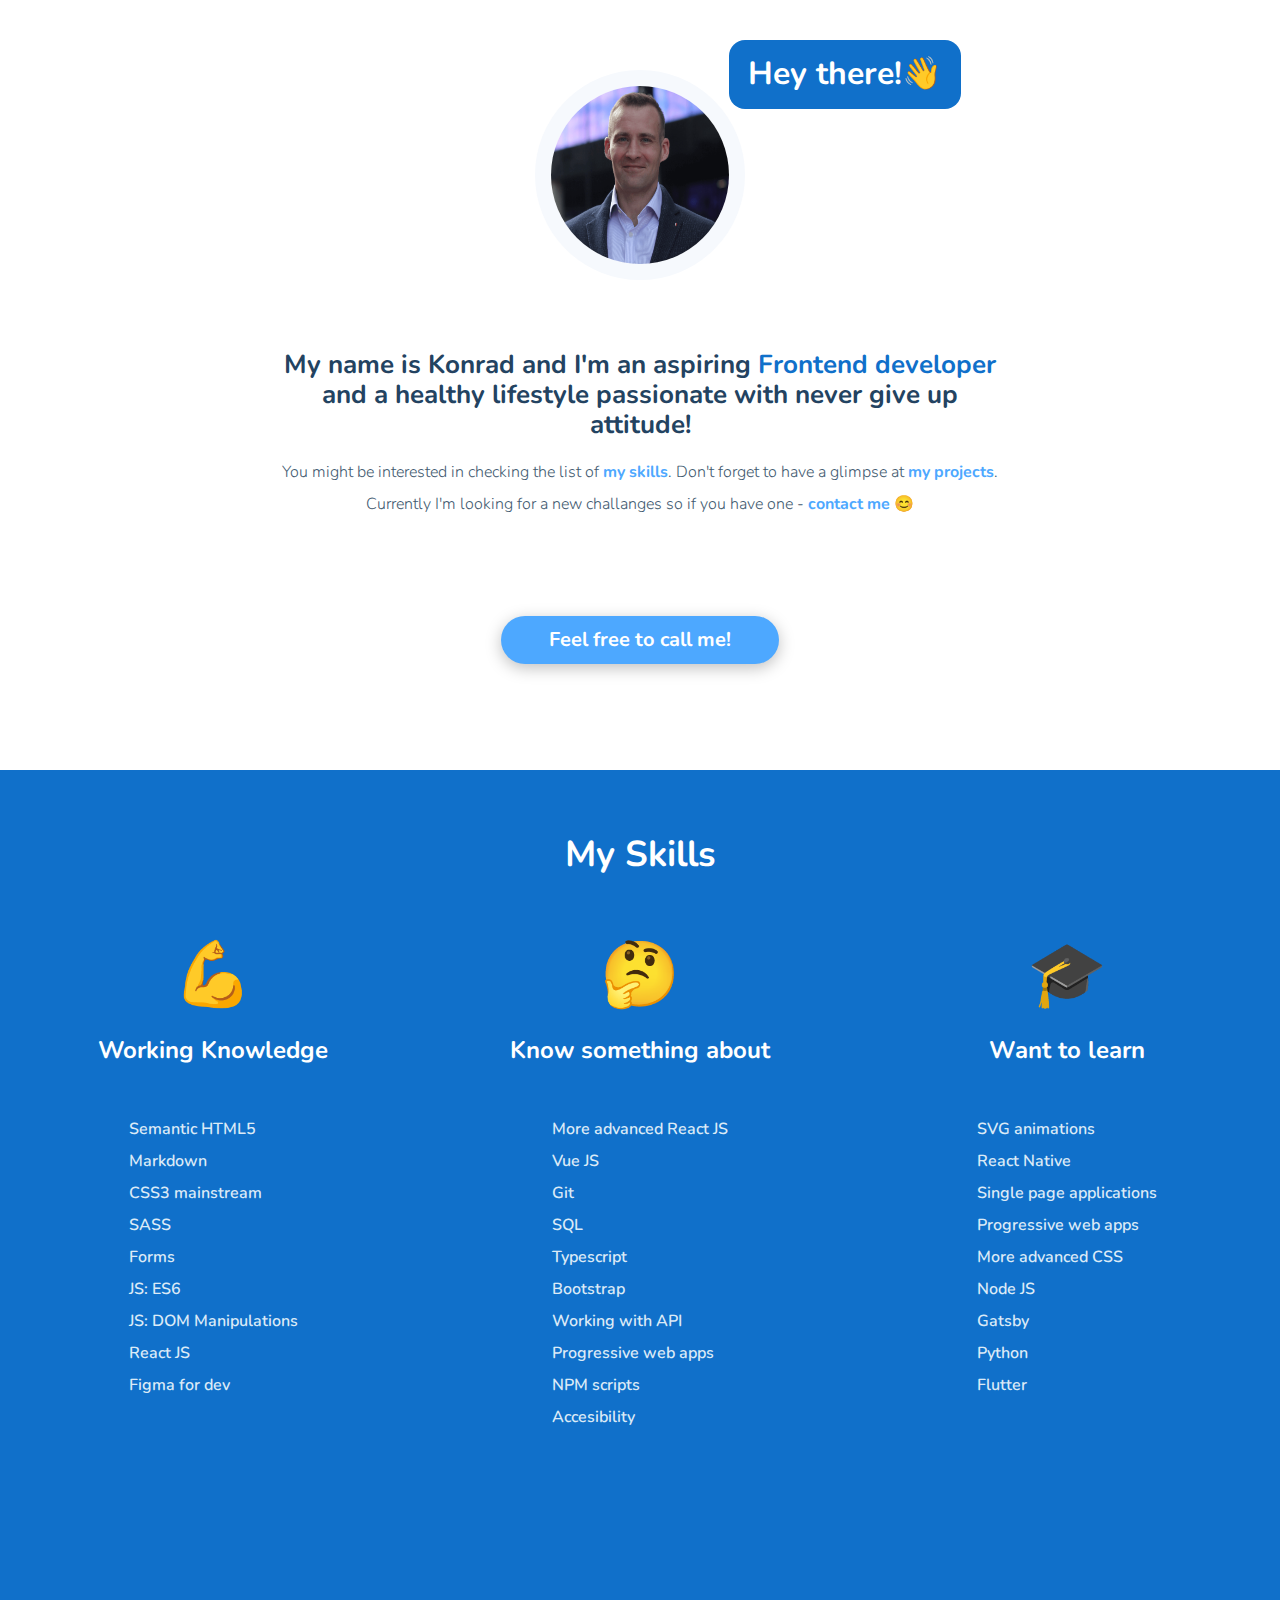
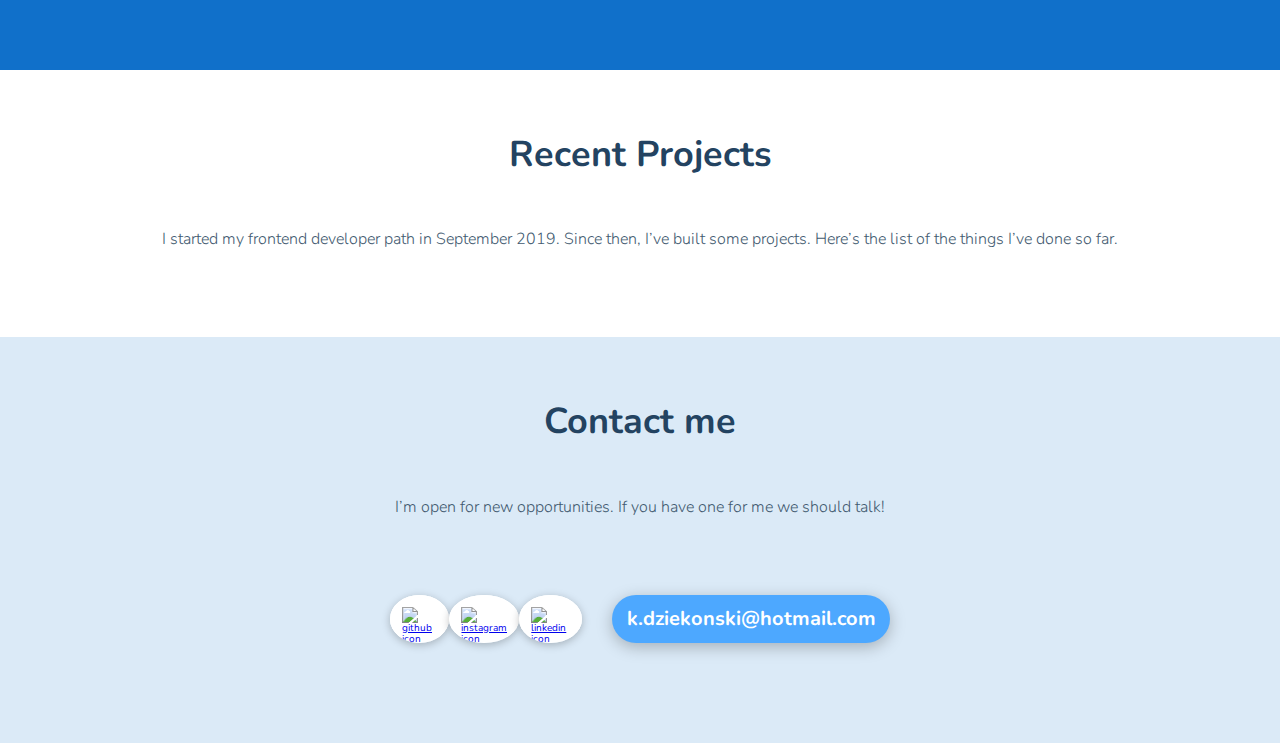
==== commit 170aa0eb: "Updates" ====
--- a/index.html
+++ b/index.html
@@ -1 +1 @@
-<!doctype html><html lang="pl"><head><meta charset="UTF-8"/><meta name="viewport" content="width=device-width,initial-scale=1"/><link href="https://fonts.googleapis.com/css2?family=Nunito:wght@300;600;700&family=Roboto+Mono:wght@400;700&display=swap" rel="stylesheet"/><title>Konrad Dziekoński Portfolio</title><meta name="description" content="I’m open for new opportunities. If you have one for me we should talk!"/><meta property="og:title" content="Konrad Dziekoński Portfolio"/><meta property="og:description" content="I’m open for new opportunities. If you have one for me we should talk!"/><meta property="og:url" content="https://dziekonskik.github.io/"/><meta property="og:image" content="https://dziekonskik.github.io/og.png"/><link href="index.aa18991c.css" rel="stylesheet"></head><body><section class="hello"><img src="img/CV-Photo.1e3fd9c5.png" alt="moja twarz" class="hello__img"/> <span class="hello__greeting">Hey there!<span class="animate">👋</span></span><div class="hello__text-block"><h1 class="hello__description">My name is Konrad and I'm an aspiring <span class="hello__description--blue">Frontend developer</span> and a healthy lifestyle passionate with never give up attitude!</h1><p class="hello__message">You might be interested in checking the list of <a class="hello__message--link" href="#skills">my skills</a>. Don't forget to have a glimpse at <a class="hello__message--link" href="#projects">my projects</a>. Currently I'm looking for a new challanges so if you have one - <a class="hello__message--link" href="#contact">contact me</a> 😊</p><a href="tel:+48530024344" class="mailme-btn mailme-btn--header">Feel free to call me!</a></div></section><section id="skills" class="skills"><h2 class="heading-secondary heading-secondary--white">My Skills</h2><div class="skills__wrapper"><article class="skills__container"><div class="skills__emoji">💪</div><h3 class="skills__h3">Working Knowledge</h3><ul class="skills__list"><li class="skills__list__item skills__list__item--green">Semantic HTML5</li><li class="skills__list__item skills__list__item--green">Markdown</li><li class="skills__list__item skills__list__item--green">CSS3 mainstream</li><li class="skills__list__item skills__list__item--green">SASS</li><li class="skills__list__item skills__list__item--green">Forms</li><li class="skills__list__item skills__list__item--green">JS: ES6</li><li class="skills__list__item skills__list__item--green">JS: DOM Manipulations</li><li class="skills__list__item skills__list__item--green">Figma for dev</li></ul></article><article class="skills__container"><div class="skills__emoji">🤔</div><h3 class="skills__h3">Know something about</h3><ul class="skills__list"><li class="skills__list__item skills__list__item--white">React JS</li><li class="skills__list__item skills__list__item--white">Vue JS</li><li class="skills__list__item skills__list__item--white">Git</li><li class="skills__list__item skills__list__item--white">SQL</li><li class="skills__list__item skills__list__item--white">Typescript</li><li class="skills__list__item skills__list__item--white">Bootstrap</li><li class="skills__list__item skills__list__item--white">Working with API</li><li class="skills__list__item skills__list__item--white">Progressive web apps</li><li class="skills__list__item skills__list__item--white">NPM scripts</li><li class="skills__list__item skills__list__item--white">Accesibility</li></ul></article><article class="skills__container"><div class="skills__emoji">🎓</div><h3 class="skills__h3">Want to learn</h3><ul class="skills__list"><li class="skills__list__item skills__list__item--bullet">React JS</li><li class="skills__list__item skills__list__item--bullet">SVG animations</li><li class="skills__list__item skills__list__item--bullet">React Native</li><li class="skills__list__item skills__list__item--bullet">Single page applications</li><li class="skills__list__item skills__list__item--bullet">Progressive web apps</li><li class="skills__list__item skills__list__item--bullet">Typescript</li><li class="skills__list__item skills__list__item--bullet">Node JS</li><li class="skills__list__item skills__list__item--bullet">Gatsby</li><li class="skills__list__item skills__list__item--bullet">Python</li><li class="skills__list__item skills__list__item--bullet">Flutter</li></ul></article></div></section><section id="projects" class="projects"><h2 class="heading-secondary heading-secondary--dark">Recent Projects</h2><p class="projects__message">I started my frontend developer path in September 2019. Since then, I’ve built some projects. Here’s the list of the things I’ve done so far.</p><div class="projects__cards projects--js"></div></section><section id="contact" class="contact"><h2 class="heading-secondary heading-secondary--dark">Contact me</h2><p class="contact__message">I’m open for new opportunities. If you have one for me we should talk!</p><div class="contact__clickables"><div class="contact__socilmedia-container"><a class="contact__socilmedia-link" href="https://github.com/dziekonskik" target="_blank"><img class="contact__socilmedia-icon" src="img/github.03a225b4.svg" alt="github icon"/></a><a class="contact__socilmedia-link" href="https://www.instagram.com/jaseveen77/" target="_blank"><img class="contact__socilmedia-icon" src="img/instagram.a5ede2d8.svg" alt="instagram icon"/></a><a class="contact__socilmedia-link" href="https://www.linkedin.com/in/konrad-dzieko%C5%84ski-9a23291ab/" target="_blank"><img class="contact__socilmedia-icon" src="img/linkedin.ad51b4ff.svg" alt="linkedin icon"/></a></div><a href="mailto:k.dziekonski@hotmail.com" class="mailme-btn mailme-btn--footer">k.dziekonski@hotmail.com</a></div></section><script src="index.aa18991c.js"></script></body></html>+<!doctype html><html lang="pl"><head><meta charset="UTF-8"/><meta name="viewport" content="width=device-width,initial-scale=1"/><link href="https://fonts.googleapis.com/css2?family=Nunito:wght@300;600;700&family=Roboto+Mono:wght@400;700&display=swap" rel="stylesheet"/><title>Konrad Dziekoński Portfolio</title><meta name="description" content="I’m open for new opportunities. If you have one for me we should talk!"/><meta property="og:title" content="Konrad Dziekoński Portfolio"/><meta property="og:description" content="I’m open for new opportunities. If you have one for me we should talk!"/><meta property="og:url" content="https://dziekonskik.github.io/"/><meta property="og:image" content="https://dziekonskik.github.io/og.png"/><link href="index.37468d26.css" rel="stylesheet"></head><body><section class="hello"><img src="img/CV-Photo.1e3fd9c5.png" alt="moja twarz" class="hello__img"/> <span class="hello__greeting">Hey there!<span class="animate">👋</span></span><div class="hello__text-block"><h1 class="hello__description">My name is Konrad and I'm an aspiring <span class="hello__description--blue">Frontend developer</span> and a healthy lifestyle passionate with never give up attitude!</h1><p class="hello__message">You might be interested in checking the list of <a class="hello__message--link" href="#skills">my skills</a>. Don't forget to have a glimpse at <a class="hello__message--link" href="#projects">my projects</a>. Currently I'm looking for a new challanges so if you have one - <a class="hello__message--link" href="#contact">contact me</a> 😊</p><a href="tel:+48530024344" class="mailme-btn mailme-btn--header">Feel free to call me!</a></div></section><section id="skills" class="skills"><h2 class="heading-secondary heading-secondary--white">My Skills</h2><div class="skills__wrapper"><article class="skills__container"><div class="skills__emoji">💪</div><h3 class="skills__h3">Working Knowledge</h3><ul class="skills__list"><li class="skills__list__item skills__list__item--green">Semantic HTML5</li><li class="skills__list__item skills__list__item--green">Markdown</li><li class="skills__list__item skills__list__item--green">CSS3 mainstream</li><li class="skills__list__item skills__list__item--green">SASS</li><li class="skills__list__item skills__list__item--green">Forms</li><li class="skills__list__item skills__list__item--green">JS: ES6</li><li class="skills__list__item skills__list__item--green">JS: DOM Manipulations</li><li class="skills__list__item skills__list__item--bullet">React JS</li><li class="skills__list__item skills__list__item--green">Figma for dev</li></ul></article><article class="skills__container"><div class="skills__emoji">🤔</div><h3 class="skills__h3">Know something about</h3><ul class="skills__list"><li class="skills__list__item skills__list__item--white">More advanced React JS</li><li class="skills__list__item skills__list__item--white">Vue JS</li><li class="skills__list__item skills__list__item--white">Git</li><li class="skills__list__item skills__list__item--white">SQL</li><li class="skills__list__item skills__list__item--white">Typescript</li><li class="skills__list__item skills__list__item--white">Bootstrap</li><li class="skills__list__item skills__list__item--white">Working with API</li><li class="skills__list__item skills__list__item--white">Progressive web apps</li><li class="skills__list__item skills__list__item--white">NPM scripts</li><li class="skills__list__item skills__list__item--white">Accesibility</li></ul></article><article class="skills__container"><div class="skills__emoji">🎓</div><h3 class="skills__h3">Want to learn</h3><ul class="skills__list"><li class="skills__list__item skills__list__item--bullet">SVG animations</li><li class="skills__list__item skills__list__item--bullet">React Native</li><li class="skills__list__item skills__list__item--bullet">Single page applications</li><li class="skills__list__item skills__list__item--bullet">Progressive web apps</li><li class="skills__list__item skills__list__item--bullet">More advanced CSS</li><li class="skills__list__item skills__list__item--bullet">Node JS</li><li class="skills__list__item skills__list__item--bullet">Gatsby</li><li class="skills__list__item skills__list__item--bullet">Python</li><li class="skills__list__item skills__list__item--bullet">Flutter</li></ul></article></div></section><section id="projects" class="projects"><h2 class="heading-secondary heading-secondary--dark">Recent Projects</h2><p class="projects__message">I started my frontend developer path in September 2019. Since then, I’ve built some projects. Here’s the list of the things I’ve done so far.</p><div class="projects__cards projects--js"></div></section><section id="contact" class="contact"><h2 class="heading-secondary heading-secondary--dark">Contact me</h2><p class="contact__message">I’m open for new opportunities. If you have one for me we should talk!</p><div class="contact__clickables"><div class="contact__socilmedia-container"><a class="contact__socilmedia-link" href="https://github.com/dziekonskik" target="_blank"><img class="contact__socilmedia-icon" src="img/github.03a225b4.svg" alt="github icon"/></a><a class="contact__socilmedia-link" href="https://www.instagram.com/jaseveen77/" target="_blank"><img class="contact__socilmedia-icon" src="img/instagram.a5ede2d8.svg" alt="instagram icon"/></a><a class="contact__socilmedia-link" href="https://www.linkedin.com/in/konrad-dzieko%C5%84ski-9a23291ab/" target="_blank"><img class="contact__socilmedia-icon" src="img/linkedin.ad51b4ff.svg" alt="linkedin icon"/></a></div><a href="mailto:k.dziekonski@hotmail.com" class="mailme-btn mailme-btn--footer">k.dziekonski@hotmail.com</a></div></section><script src="index.37468d26.js"></script></body></html>--- a/index.37468d26.css
+++ b/index.37468d26.css
@@ -0,0 +1 @@
+/*! normalize.css v8.0.1 | MIT License | github.com/necolas/normalize.css */html{line-height:1.15;-webkit-text-size-adjust:100%}body{margin:0}main{display:block}h1{font-size:2em;margin:.67em 0}hr{box-sizing:content-box;height:0;overflow:visible}pre{font-family:monospace,monospace;font-size:1em}a{background-color:transparent}abbr[title]{border-bottom:none;text-decoration:underline;text-decoration:underline dotted}b,strong{font-weight:bolder}code,kbd,samp{font-family:monospace,monospace;font-size:1em}small{font-size:80%}sub,sup{font-size:75%;line-height:0;position:relative;vertical-align:baseline}sub{bottom:-.25em}sup{top:-.5em}img{border-style:none}button,input,optgroup,select,textarea{font-family:inherit;font-size:100%;line-height:1.15;margin:0}button,input{overflow:visible}button,select{text-transform:none}[type=button],[type=reset],[type=submit],button{-webkit-appearance:button}[type=button]::-moz-focus-inner,[type=reset]::-moz-focus-inner,[type=submit]::-moz-focus-inner,button::-moz-focus-inner{border-style:none;padding:0}[type=button]:-moz-focusring,[type=reset]:-moz-focusring,[type=submit]:-moz-focusring,button:-moz-focusring{outline:1px dotted ButtonText}fieldset{padding:.35em .75em .625em}legend{box-sizing:border-box;color:inherit;display:table;max-width:100%;padding:0;white-space:normal}progress{vertical-align:baseline}textarea{overflow:auto}[type=checkbox],[type=radio]{box-sizing:border-box;padding:0}[type=number]::-webkit-inner-spin-button,[type=number]::-webkit-outer-spin-button{height:auto}[type=search]{-webkit-appearance:textfield;outline-offset:-2px}[type=search]::-webkit-search-decoration{-webkit-appearance:none}::-webkit-file-upload-button{-webkit-appearance:button;font:inherit}details{display:block}summary{display:list-item}[hidden],template{display:none}@-webkit-keyframes greet{0%{transform:rotate(0deg)}50%{transform:rotate(45deg)}to{transform:rotate(0deg)}}@keyframes greet{0%{transform:rotate(0deg)}50%{transform:rotate(45deg)}to{transform:rotate(0deg)}}.animate{display:inline-block;-webkit-animation:greet 2s linear infinite;animation:greet 2s linear infinite}.mailme-btn{background-color:#4da8ff;color:#fff;width:27.8rem;height:4.8rem;border-radius:6.4rem;cursor:pointer;margin:4.8rem auto;padding:.4rem 2.4rem;display:flex;align-items:center;justify-content:center;font-size:2rem;font-weight:700;text-decoration:none;transition:box-shadow .2s linear}@media(min-width:950px){.mailme-btn{box-shadow:0 4px 16px rgba(0,0,0,.25)}.mailme-btn:hover{box-shadow:0 2px 8px rgba(0,0,0,.25)}.mailme-btn:active{box-shadow:none}}@media(min-width:950px){.mailme-btn--header{margin-bottom:0;transform:translateY(100%)}}@media(min-width:950px){.mailme-btn--footer{margin:0}}.heading-secondary{display:block;font-family:Nunito,sans-serif;font-size:3.6rem;font-weight:700;text-align:center;padding:6.4rem 1.6rem;margin:0}.heading-secondary--white{color:#fff}.heading-secondary--dark{color:#234361;padding-bottom:3.2rem}.hello{display:grid;grid-template-columns:1fr;align-content:space-around;justify-content:center;font-family:Nunito,sans-serif}.hello__img{display:inline-block;width:13rem;height:13rem;border-radius:50%;margin:3rem auto;border:1.6rem solid #f6f9fd;position:relative}@media(min-width:750px){.hello__img{width:21rem;height:21rem;margin:7rem auto}}.hello__greeting{display:none}@media(min-width:750px){.hello__greeting{display:block;background-color:#1070ca;border-radius:1.6rem;padding:1.6rem 1.9rem;font-size:3.2rem;font-weight:700;color:#fff;position:absolute;top:4rem;left:calc(50% + 89px)}.hello__greeting:before{content:"";display:inline-block;position:absolute;width:2rem;height:2rem;bottom:-1.8rem;left:2rem;background:url(img/Speech_cloud.13333786.svg)}}@media(min-width:950px){.hello__text-block{width:77rem;height:30rem;position:relative;margin:0 auto 12rem}.hello__text-block:after,.hello__text-block:before{content:"";display:block;position:absolute;width:10rem;height:100%;top:-3rem}.hello__text-block:before{background:url(img/bracket-left.e24c2ca0.svg);background-size:contain;left:-7rem}.hello__text-block:after{background:url(img/bracket-right.767db10b.svg);background-size:contain;right:-7rem}}.hello__description{font-size:2.6rem;margin:0 1.6rem;text-align:center;color:#234361}.hello__description--blue{color:#1070ca}.hello__message{font-size:1.6rem;font-weight:300;line-height:3.2rem;color:#425a70;margin:1.6rem;text-align:center}.hello__message--link{font-weight:700;text-decoration:none;color:#4da8ff}.skills{background-color:#1070ca;display:grid;justify-content:center;font-family:Nunito,sans-serif}@media(min-width:950px){.skills{height:100vh;display:block}}@media(min-width:950px){.skills__wrapper{display:grid;grid-template-columns:repeat(3,1fr)}}.skills__container{width:28.8rem;display:flex;flex-direction:column;justify-content:center;align-items:flex-start}@media(min-width:950px){.skills__container{width:auto;justify-content:stretch;align-items:center}}.skills__container:not(:first-of-type){margin-top:6.4rem}@media(min-width:950px){.skills__container:not(:first-of-type){margin-top:0}}.skills__emoji{font-size:6.4rem;align-self:center}.skills__h3{font-size:2.4rem;font-weight:700;color:#fff;align-self:center}.skills__list{padding:0;margin:2.4rem 1.6rem;display:flex;flex-direction:column;justify-content:flex-start}.skills__list__item{list-style-type:none;color:#dbeaf7;font-size:1.6rem;font-weight:600;line-height:3.2rem;position:relative}.skills__list__item:before{content:"";position:absolute;top:34%;left:-2.4rem;width:12px;height:9px}.skills__list__item--green:before{background:url(img/small-tick-green.61bc897f.svg)}.skills__list__item--white:before{background:url(img/small-tick-white.370d2bc2.svg)}.skills__list__item--bullet:before{background:url(img/bullet.4def4caa.svg);border-radius:50%}.projects{font-family:Nunito,sans-serif;display:grid;grid-auto-rows:auto}.projects__message{font-size:1.6rem;font-weight:300;line-height:3.2rem;color:#425a70;text-align:center;margin:1.6rem 1.6rem 3.4rem}.projects__cards{display:grid;gap:2.4rem 0;margin:2.4rem 0}@media(min-width:950px){.projects__cards{grid-template-columns:repeat(auto-fit,minmax(54.8rem,1fr));justify-content:center;margin:2.4rem 9rem}}.contact{display:grid;font-family:Nunito,sans-serif;background-color:#dbeaf7}.contact__message{font-size:1.6rem;font-weight:300;line-height:3.2rem;color:#425a70;text-align:center;margin:1.6rem 1.6rem 2.4rem}.contact__socilmedia-container{display:flex;justify-content:space-between;width:19.2rem;height:4.8rem;margin:0 auto}@media(min-width:950px){.contact__socilmedia-container{margin:0}}.contact__socilmedia-link{border-radius:50%;overflow:hidden;transition:box-shadow .2s linear}@media(min-width:950px){.contact__socilmedia-link{box-shadow:0 2px 8px rgba(0,0,0,.25)}.contact__socilmedia-link:hover{box-shadow:0 1px 4px rgba(0,0,0,.25)}.contact__socilmedia-link:active{box-shadow:none}}.contact__socilmedia-icon{width:4.8rem;height:4.8rem;background-color:#fff;border:1.2rem solid #fff}@media(min-width:950px){.contact__clickables{display:flex;align-items:center;justify-content:space-between;width:50rem;margin:4.8rem auto 10rem}}.github{width:28.7rem;height:32rem;box-shadow:0 4px 16px rgba(0,0,0,.25);margin:0 auto;border-radius:16px;font-family:Roboto Mono,monospace;overflow:hidden;transition:all .2s linear}@media(min-width:700px){.github{width:54.8rem;height:30rem}}@media(min-width:950px){.github:hover{box-shadow:0 8px 34px rgba(0,0,0,.45);transform:translatey(-1px)}}.github__heading{background-color:#1e1e1e;display:flex;align-items:center;justify-content:start;height:4rem;align-self:start}.github__heading__dot-container{width:4rem;height:.8rem;margin-left:1.6rem;display:flex;justify-content:space-between;align-items:center}.github__heading__dot{background-color:#464a4d;width:.8rem;height:.8rem;border-radius:50%;transition:background-color .2s linear}.github__heading__dot--red:hover{background-color:#e23838}.github__heading__dot--yellow:hover{background-color:#ffb900}.github__heading__dot--green:hover{background-color:#5ebd3e}.github__main{background-color:#212528;height:100%}.github__main__image{width:2.4rem;height:2.4rem;margin:1.6rem 0 1.6rem 2.4rem}.github__main__text-container{display:grid;grid-template-columns:1fr 2fr;align-items:center;margin:0 1.6rem}.github__main__text-container--left{justify-self:right}.github__main__text-container--right{justify-self:left}.github__main__text{font-size:1.3rem;color:#a3a3a3;font-weight:400}@media(min-width:950px){.github__main__text{font-size:1.6rem}}.github__main__title{font-size:1.3rem;color:#fff;font-weight:700}@media(min-width:950px){.github__main__title{font-size:1.6rem}}.github__main__link{font-size:1.3rem;color:#14b5d0}@media(min-width:950px){.github__main__link{font-size:1.6rem}}*,:after,:before{box-sizing:border-box}body{font-family:Nunito,sans-serif;font-family:Roboto Mono,monospace}html{font-size:62.5%;scroll-behavior:smooth}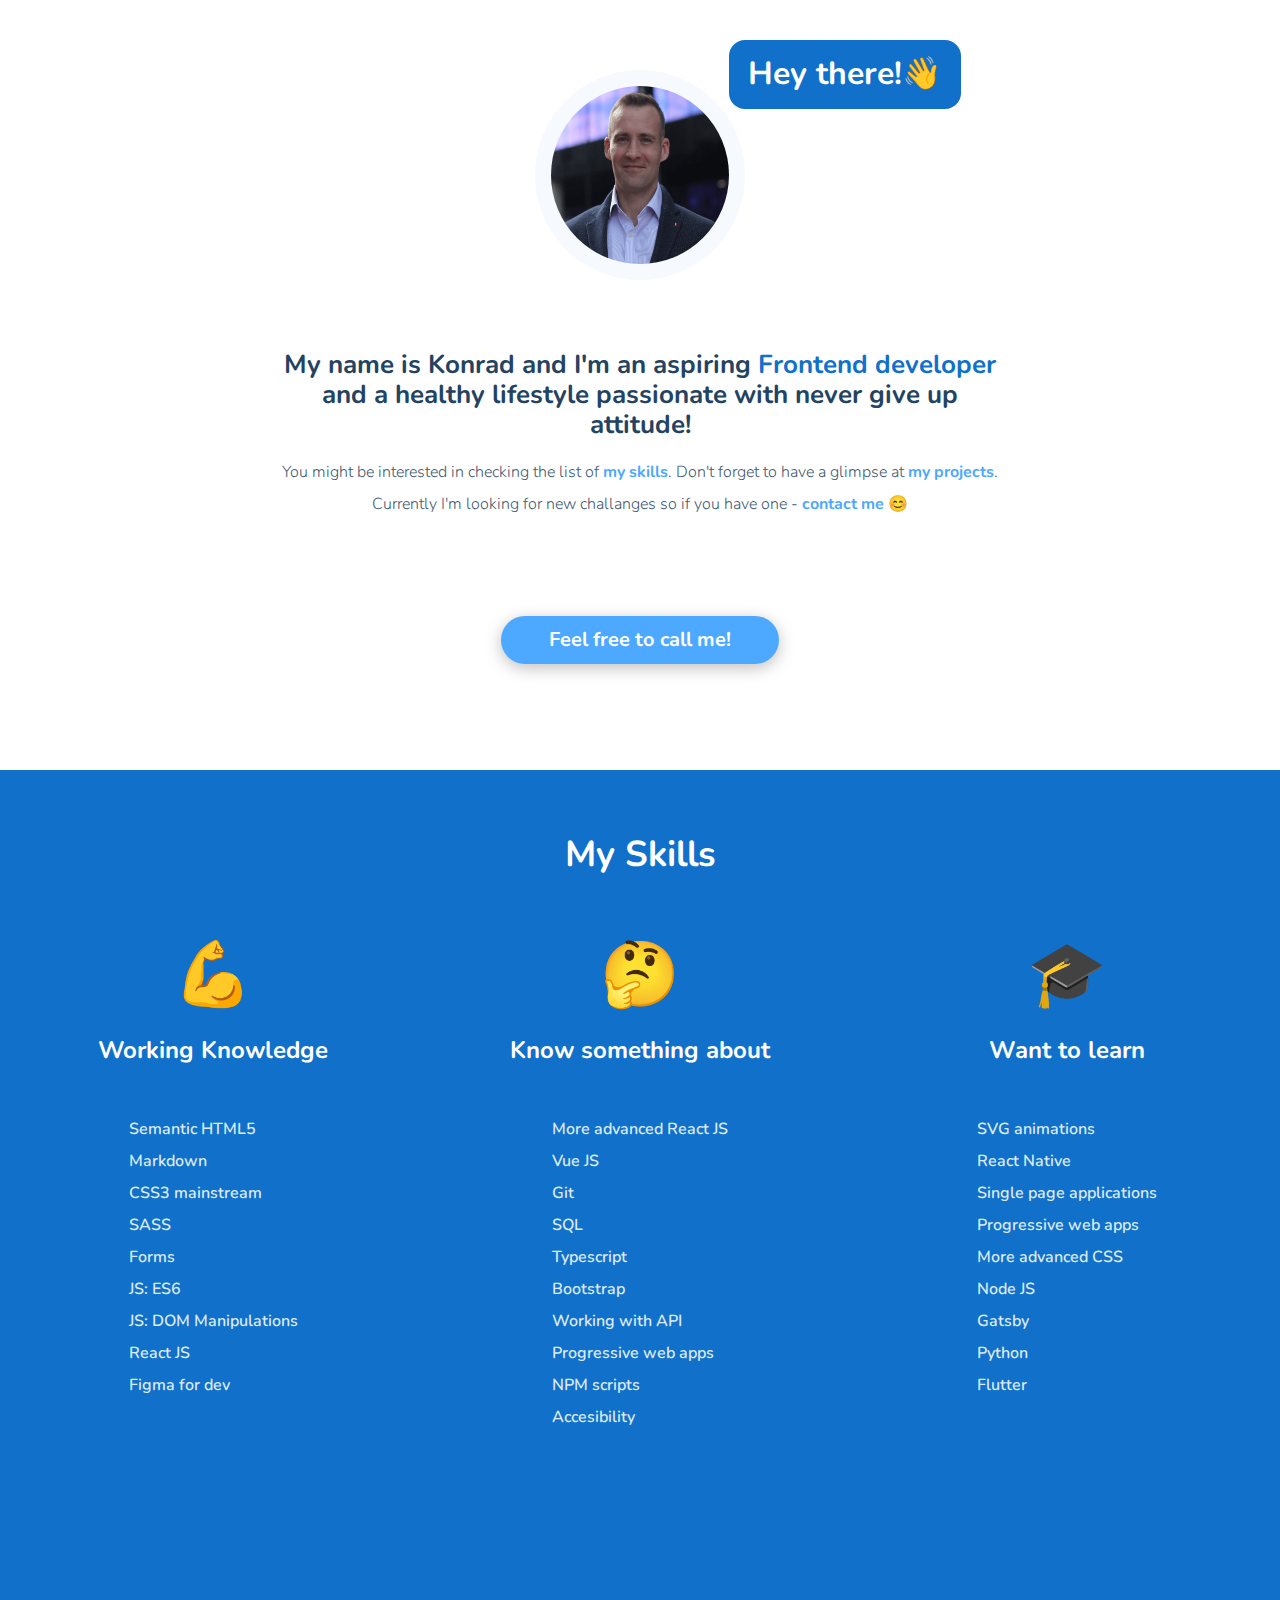
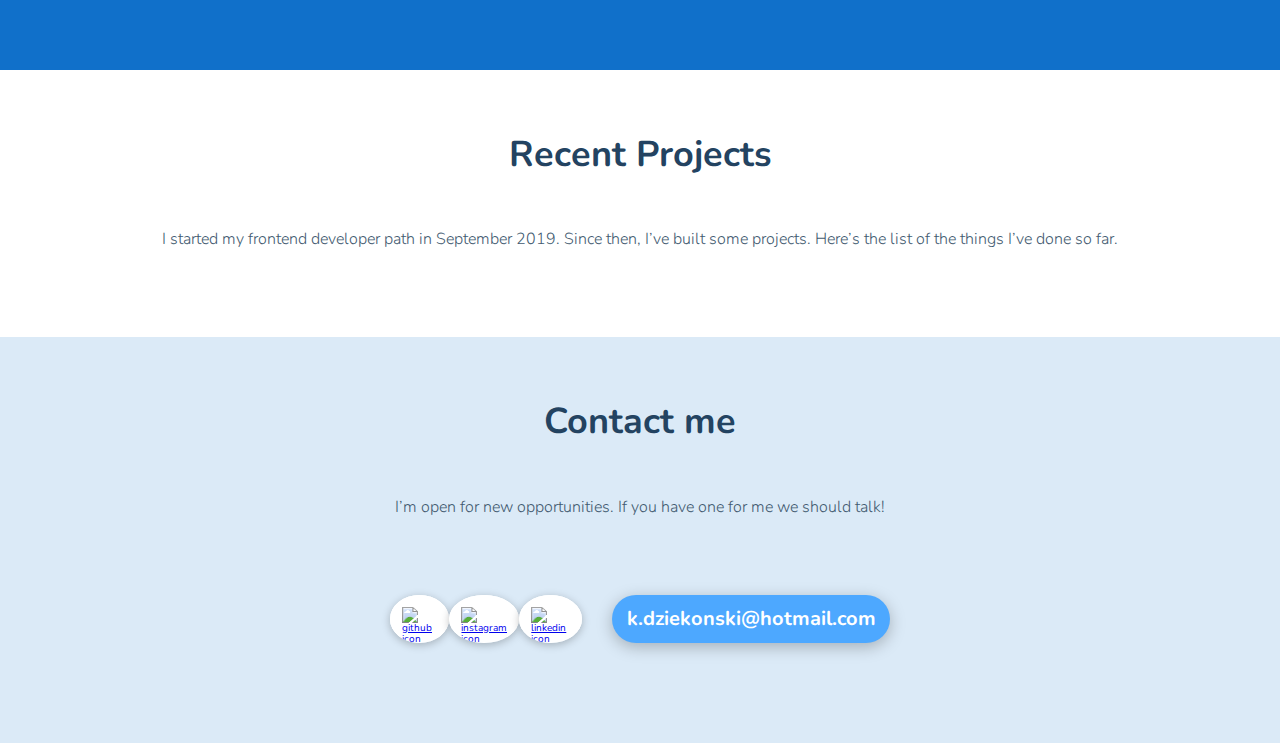
==== commit 125e9307: "Updates" ====
--- a/index.html
+++ b/index.html
@@ -1 +1 @@
-<!doctype html><html lang="pl"><head><meta charset="UTF-8"/><meta name="viewport" content="width=device-width,initial-scale=1"/><link href="https://fonts.googleapis.com/css2?family=Nunito:wght@300;600;700&family=Roboto+Mono:wght@400;700&display=swap" rel="stylesheet"/><title>Konrad Dziekoński Portfolio</title><meta name="description" content="I’m open for new opportunities. If you have one for me we should talk!"/><meta property="og:title" content="Konrad Dziekoński Portfolio"/><meta property="og:description" content="I’m open for new opportunities. If you have one for me we should talk!"/><meta property="og:url" content="https://dziekonskik.github.io/"/><meta property="og:image" content="https://dziekonskik.github.io/og.png"/><link href="index.37468d26.css" rel="stylesheet"></head><body><section class="hello"><img src="img/CV-Photo.1e3fd9c5.png" alt="moja twarz" class="hello__img"/> <span class="hello__greeting">Hey there!<span class="animate">👋</span></span><div class="hello__text-block"><h1 class="hello__description">My name is Konrad and I'm an aspiring <span class="hello__description--blue">Frontend developer</span> and a healthy lifestyle passionate with never give up attitude!</h1><p class="hello__message">You might be interested in checking the list of <a class="hello__message--link" href="#skills">my skills</a>. Don't forget to have a glimpse at <a class="hello__message--link" href="#projects">my projects</a>. Currently I'm looking for a new challanges so if you have one - <a class="hello__message--link" href="#contact">contact me</a> 😊</p><a href="tel:+48530024344" class="mailme-btn mailme-btn--header">Feel free to call me!</a></div></section><section id="skills" class="skills"><h2 class="heading-secondary heading-secondary--white">My Skills</h2><div class="skills__wrapper"><article class="skills__container"><div class="skills__emoji">💪</div><h3 class="skills__h3">Working Knowledge</h3><ul class="skills__list"><li class="skills__list__item skills__list__item--green">Semantic HTML5</li><li class="skills__list__item skills__list__item--green">Markdown</li><li class="skills__list__item skills__list__item--green">CSS3 mainstream</li><li class="skills__list__item skills__list__item--green">SASS</li><li class="skills__list__item skills__list__item--green">Forms</li><li class="skills__list__item skills__list__item--green">JS: ES6</li><li class="skills__list__item skills__list__item--green">JS: DOM Manipulations</li><li class="skills__list__item skills__list__item--bullet">React JS</li><li class="skills__list__item skills__list__item--green">Figma for dev</li></ul></article><article class="skills__container"><div class="skills__emoji">🤔</div><h3 class="skills__h3">Know something about</h3><ul class="skills__list"><li class="skills__list__item skills__list__item--white">More advanced React JS</li><li class="skills__list__item skills__list__item--white">Vue JS</li><li class="skills__list__item skills__list__item--white">Git</li><li class="skills__list__item skills__list__item--white">SQL</li><li class="skills__list__item skills__list__item--white">Typescript</li><li class="skills__list__item skills__list__item--white">Bootstrap</li><li class="skills__list__item skills__list__item--white">Working with API</li><li class="skills__list__item skills__list__item--white">Progressive web apps</li><li class="skills__list__item skills__list__item--white">NPM scripts</li><li class="skills__list__item skills__list__item--white">Accesibility</li></ul></article><article class="skills__container"><div class="skills__emoji">🎓</div><h3 class="skills__h3">Want to learn</h3><ul class="skills__list"><li class="skills__list__item skills__list__item--bullet">SVG animations</li><li class="skills__list__item skills__list__item--bullet">React Native</li><li class="skills__list__item skills__list__item--bullet">Single page applications</li><li class="skills__list__item skills__list__item--bullet">Progressive web apps</li><li class="skills__list__item skills__list__item--bullet">More advanced CSS</li><li class="skills__list__item skills__list__item--bullet">Node JS</li><li class="skills__list__item skills__list__item--bullet">Gatsby</li><li class="skills__list__item skills__list__item--bullet">Python</li><li class="skills__list__item skills__list__item--bullet">Flutter</li></ul></article></div></section><section id="projects" class="projects"><h2 class="heading-secondary heading-secondary--dark">Recent Projects</h2><p class="projects__message">I started my frontend developer path in September 2019. Since then, I’ve built some projects. Here’s the list of the things I’ve done so far.</p><div class="projects__cards projects--js"></div></section><section id="contact" class="contact"><h2 class="heading-secondary heading-secondary--dark">Contact me</h2><p class="contact__message">I’m open for new opportunities. If you have one for me we should talk!</p><div class="contact__clickables"><div class="contact__socilmedia-container"><a class="contact__socilmedia-link" href="https://github.com/dziekonskik" target="_blank"><img class="contact__socilmedia-icon" src="img/github.03a225b4.svg" alt="github icon"/></a><a class="contact__socilmedia-link" href="https://www.instagram.com/jaseveen77/" target="_blank"><img class="contact__socilmedia-icon" src="img/instagram.a5ede2d8.svg" alt="instagram icon"/></a><a class="contact__socilmedia-link" href="https://www.linkedin.com/in/konrad-dzieko%C5%84ski-9a23291ab/" target="_blank"><img class="contact__socilmedia-icon" src="img/linkedin.ad51b4ff.svg" alt="linkedin icon"/></a></div><a href="mailto:k.dziekonski@hotmail.com" class="mailme-btn mailme-btn--footer">k.dziekonski@hotmail.com</a></div></section><script src="index.37468d26.js"></script></body></html>+<!doctype html><html lang="pl"><head><meta charset="UTF-8"/><meta name="viewport" content="width=device-width,initial-scale=1"/><link href="https://fonts.googleapis.com/css2?family=Nunito:wght@300;600;700&family=Roboto+Mono:wght@400;700&display=swap" rel="stylesheet"/><title>Konrad Dziekoński Portfolio</title><meta name="description" content="I’m open for new opportunities. If you have one for me we should talk!"/><meta property="og:title" content="Konrad Dziekoński Portfolio"/><meta property="og:description" content="I’m open for new opportunities. If you have one for me we should talk!"/><meta property="og:url" content="https://dziekonskik.github.io/"/><meta property="og:image" content="https://dziekonskik.github.io/og.png"/><link href="index.d22290fa.css" rel="stylesheet"></head><body><section class="hello"><img src="img/CV-Photo.1e3fd9c5.png" alt="moja twarz" class="hello__img"/> <span class="hello__greeting">Hey there!<span class="animate">👋</span></span><div class="hello__text-block"><h1 class="hello__description">My name is Konrad and I'm an aspiring <span class="hello__description--blue">Frontend developer</span> and a healthy lifestyle passionate with never give up attitude!</h1><p class="hello__message">You might be interested in checking the list of <a class="hello__message--link" href="#skills">my skills</a>. Don't forget to have a glimpse at <a class="hello__message--link" href="#projects">my projects</a>. Currently I'm looking for new challanges so if you have one - <a class="hello__message--link" href="#contact">contact me</a> 😊</p><a href="tel:+48530024344" class="mailme-btn mailme-btn--header">Feel free to call me!</a></div></section><section id="skills" class="skills"><h2 class="heading-secondary heading-secondary--white">My Skills</h2><div class="skills__wrapper"><article class="skills__container"><div class="skills__emoji">💪</div><h3 class="skills__h3">Working Knowledge</h3><ul class="skills__list"><li class="skills__list__item skills__list__item--green">Semantic HTML5</li><li class="skills__list__item skills__list__item--green">Markdown</li><li class="skills__list__item skills__list__item--green">CSS3 mainstream</li><li class="skills__list__item skills__list__item--green">SASS</li><li class="skills__list__item skills__list__item--green">Forms</li><li class="skills__list__item skills__list__item--green">JS: ES6</li><li class="skills__list__item skills__list__item--green">JS: DOM Manipulations</li><li class="skills__list__item skills__list__item--green">React JS</li><li class="skills__list__item skills__list__item--green">Figma for dev</li></ul></article><article class="skills__container"><div class="skills__emoji">🤔</div><h3 class="skills__h3">Know something about</h3><ul class="skills__list"><li class="skills__list__item skills__list__item--white">More advanced React JS</li><li class="skills__list__item skills__list__item--white">Vue JS</li><li class="skills__list__item skills__list__item--white">Git</li><li class="skills__list__item skills__list__item--white">SQL</li><li class="skills__list__item skills__list__item--white">Typescript</li><li class="skills__list__item skills__list__item--white">Bootstrap</li><li class="skills__list__item skills__list__item--white">Working with API</li><li class="skills__list__item skills__list__item--white">Progressive web apps</li><li class="skills__list__item skills__list__item--white">NPM scripts</li><li class="skills__list__item skills__list__item--white">Accesibility</li></ul></article><article class="skills__container"><div class="skills__emoji">🎓</div><h3 class="skills__h3">Want to learn</h3><ul class="skills__list"><li class="skills__list__item skills__list__item--bullet">SVG animations</li><li class="skills__list__item skills__list__item--bullet">React Native</li><li class="skills__list__item skills__list__item--bullet">Single page applications</li><li class="skills__list__item skills__list__item--bullet">Progressive web apps</li><li class="skills__list__item skills__list__item--bullet">More advanced CSS</li><li class="skills__list__item skills__list__item--bullet">Node JS</li><li class="skills__list__item skills__list__item--bullet">Gatsby</li><li class="skills__list__item skills__list__item--bullet">Python</li><li class="skills__list__item skills__list__item--bullet">Flutter</li></ul></article></div></section><section id="projects" class="projects"><h2 class="heading-secondary heading-secondary--dark">Recent Projects</h2><p class="projects__message">I started my frontend developer path in September 2019. Since then, I’ve built some projects. Here’s the list of the things I’ve done so far.</p><div class="projects__cards projects--js"></div></section><section id="contact" class="contact"><h2 class="heading-secondary heading-secondary--dark">Contact me</h2><p class="contact__message">I’m open for new opportunities. If you have one for me we should talk!</p><div class="contact__clickables"><div class="contact__socilmedia-container"><a class="contact__socilmedia-link" href="https://github.com/dziekonskik" target="_blank"><img class="contact__socilmedia-icon" src="img/github.03a225b4.svg" alt="github icon"/></a><a class="contact__socilmedia-link" href="https://www.instagram.com/jaseveen77/" target="_blank"><img class="contact__socilmedia-icon" src="img/instagram.a5ede2d8.svg" alt="instagram icon"/></a><a class="contact__socilmedia-link" href="https://www.linkedin.com/in/konrad-dzieko%C5%84ski-9a23291ab/" target="_blank"><img class="contact__socilmedia-icon" src="img/linkedin.ad51b4ff.svg" alt="linkedin icon"/></a></div><a href="mailto:k.dziekonski@hotmail.com" class="mailme-btn mailme-btn--footer">k.dziekonski@hotmail.com</a></div></section><script src="index.d22290fa.js"></script></body></html>--- a/index.d22290fa.css
+++ b/index.d22290fa.css
@@ -0,0 +1 @@
+/*! normalize.css v8.0.1 | MIT License | github.com/necolas/normalize.css */html{line-height:1.15;-webkit-text-size-adjust:100%}body{margin:0}main{display:block}h1{font-size:2em;margin:.67em 0}hr{box-sizing:content-box;height:0;overflow:visible}pre{font-family:monospace,monospace;font-size:1em}a{background-color:transparent}abbr[title]{border-bottom:none;text-decoration:underline;text-decoration:underline dotted}b,strong{font-weight:bolder}code,kbd,samp{font-family:monospace,monospace;font-size:1em}small{font-size:80%}sub,sup{font-size:75%;line-height:0;position:relative;vertical-align:baseline}sub{bottom:-.25em}sup{top:-.5em}img{border-style:none}button,input,optgroup,select,textarea{font-family:inherit;font-size:100%;line-height:1.15;margin:0}button,input{overflow:visible}button,select{text-transform:none}[type=button],[type=reset],[type=submit],button{-webkit-appearance:button}[type=button]::-moz-focus-inner,[type=reset]::-moz-focus-inner,[type=submit]::-moz-focus-inner,button::-moz-focus-inner{border-style:none;padding:0}[type=button]:-moz-focusring,[type=reset]:-moz-focusring,[type=submit]:-moz-focusring,button:-moz-focusring{outline:1px dotted ButtonText}fieldset{padding:.35em .75em .625em}legend{box-sizing:border-box;color:inherit;display:table;max-width:100%;padding:0;white-space:normal}progress{vertical-align:baseline}textarea{overflow:auto}[type=checkbox],[type=radio]{box-sizing:border-box;padding:0}[type=number]::-webkit-inner-spin-button,[type=number]::-webkit-outer-spin-button{height:auto}[type=search]{-webkit-appearance:textfield;outline-offset:-2px}[type=search]::-webkit-search-decoration{-webkit-appearance:none}::-webkit-file-upload-button{-webkit-appearance:button;font:inherit}details{display:block}summary{display:list-item}[hidden],template{display:none}@-webkit-keyframes greet{0%{transform:rotate(0deg)}50%{transform:rotate(45deg)}to{transform:rotate(0deg)}}@keyframes greet{0%{transform:rotate(0deg)}50%{transform:rotate(45deg)}to{transform:rotate(0deg)}}.animate{display:inline-block;-webkit-animation:greet 2s linear infinite;animation:greet 2s linear infinite}.mailme-btn{background-color:#4da8ff;color:#fff;width:27.8rem;height:4.8rem;border-radius:6.4rem;cursor:pointer;margin:4.8rem auto;padding:.4rem 2.4rem;display:flex;align-items:center;justify-content:center;font-size:2rem;font-weight:700;text-decoration:none;transition:box-shadow .2s linear}@media(min-width:950px){.mailme-btn{box-shadow:0 4px 16px rgba(0,0,0,.25)}.mailme-btn:hover{box-shadow:0 2px 8px rgba(0,0,0,.25)}.mailme-btn:active{box-shadow:none}}@media(min-width:950px){.mailme-btn--header{margin-bottom:0;transform:translateY(100%)}}@media(min-width:950px){.mailme-btn--footer{margin:0}}.heading-secondary{display:block;font-family:Nunito,sans-serif;font-size:3.6rem;font-weight:700;text-align:center;padding:6.4rem 1.6rem;margin:0}.heading-secondary--white{color:#fff}.heading-secondary--dark{color:#234361;padding-bottom:3.2rem}.hello{display:grid;grid-template-columns:1fr;align-content:space-around;justify-content:center;font-family:Nunito,sans-serif}.hello__img{display:inline-block;width:13rem;height:13rem;border-radius:50%;margin:3rem auto;border:1.6rem solid #f6f9fd;position:relative}@media(min-width:750px){.hello__img{width:21rem;height:21rem;margin:7rem auto}}.hello__greeting{display:none}@media(min-width:750px){.hello__greeting{display:block;background-color:#1070ca;border-radius:1.6rem;padding:1.6rem 1.9rem;font-size:3.2rem;font-weight:700;color:#fff;position:absolute;top:4rem;left:calc(50% + 89px)}.hello__greeting:before{content:"";display:inline-block;position:absolute;width:2rem;height:2rem;bottom:-1.8rem;left:2rem;background:url(img/Speech_cloud.13333786.svg)}}@media(min-width:950px){.hello__text-block{width:77rem;height:30rem;position:relative;margin:0 auto 12rem}.hello__text-block:after,.hello__text-block:before{content:"";display:block;position:absolute;width:10rem;height:100%;top:-3rem}.hello__text-block:before{background:url(img/bracket-left.e24c2ca0.svg);background-size:contain;left:-7rem}.hello__text-block:after{background:url(img/bracket-right.767db10b.svg);background-size:contain;right:-7rem}}.hello__description{font-size:2.6rem;margin:0 1.6rem;text-align:center;color:#234361}.hello__description--blue{color:#1070ca}.hello__message{font-size:1.6rem;font-weight:300;line-height:3.2rem;color:#425a70;margin:1.6rem;text-align:center}.hello__message--link{font-weight:700;text-decoration:none;color:#4da8ff}.skills{background-color:#1070ca;display:grid;justify-content:center;font-family:Nunito,sans-serif}@media(min-width:950px){.skills{height:100vh;display:block}}@media(min-width:950px){.skills__wrapper{display:grid;grid-template-columns:repeat(3,1fr)}}.skills__container{width:28.8rem;display:flex;flex-direction:column;justify-content:center;align-items:flex-start}@media(min-width:950px){.skills__container{width:auto;justify-content:stretch;align-items:center}}.skills__container:not(:first-of-type){margin-top:6.4rem}@media(min-width:950px){.skills__container:not(:first-of-type){margin-top:0}}.skills__emoji{font-size:6.4rem;align-self:center}.skills__h3{font-size:2.4rem;font-weight:700;color:#fff;align-self:center}.skills__list{padding:0;margin:2.4rem 1.6rem;display:flex;flex-direction:column;justify-content:flex-start}.skills__list__item{list-style-type:none;color:#dbeaf7;font-size:1.6rem;font-weight:600;line-height:3.2rem;position:relative}.skills__list__item:before{content:"";position:absolute;top:34%;left:-2.4rem;width:12px;height:9px}.skills__list__item--green:before{background:url(img/small-tick-green.61bc897f.svg)}.skills__list__item--white:before{background:url(img/small-tick-white.370d2bc2.svg)}.skills__list__item--bullet:before{background:url(img/bullet.4def4caa.svg);border-radius:50%}.projects{font-family:Nunito,sans-serif;display:grid;grid-auto-rows:auto}.projects__message{font-size:1.6rem;font-weight:300;line-height:3.2rem;color:#425a70;text-align:center;margin:1.6rem 1.6rem 3.4rem}.projects__cards{display:grid;gap:2.4rem 0;margin:2.4rem 0}@media(min-width:950px){.projects__cards{grid-template-columns:repeat(auto-fit,minmax(54.8rem,1fr));justify-content:center;margin:2.4rem 9rem}}.contact{display:grid;font-family:Nunito,sans-serif;background-color:#dbeaf7}.contact__message{font-size:1.6rem;font-weight:300;line-height:3.2rem;color:#425a70;text-align:center;margin:1.6rem 1.6rem 2.4rem}.contact__socilmedia-container{display:flex;justify-content:space-between;width:19.2rem;height:4.8rem;margin:0 auto}@media(min-width:950px){.contact__socilmedia-container{margin:0}}.contact__socilmedia-link{border-radius:50%;overflow:hidden;transition:box-shadow .2s linear}@media(min-width:950px){.contact__socilmedia-link{box-shadow:0 2px 8px rgba(0,0,0,.25)}.contact__socilmedia-link:hover{box-shadow:0 1px 4px rgba(0,0,0,.25)}.contact__socilmedia-link:active{box-shadow:none}}.contact__socilmedia-icon{width:4.8rem;height:4.8rem;background-color:#fff;border:1.2rem solid #fff}@media(min-width:950px){.contact__clickables{display:flex;align-items:center;justify-content:space-between;width:50rem;margin:4.8rem auto 10rem}}.github{width:28.7rem;height:32rem;box-shadow:0 4px 16px rgba(0,0,0,.25);margin:0 auto;border-radius:16px;font-family:Roboto Mono,monospace;overflow:hidden;transition:all .2s linear}@media(min-width:700px){.github{width:54.8rem;height:30rem}}@media(min-width:950px){.github:hover{box-shadow:0 8px 34px rgba(0,0,0,.45);transform:translatey(-1px)}}.github__heading{background-color:#1e1e1e;display:flex;align-items:center;justify-content:start;height:4rem;align-self:start}.github__heading__dot-container{width:4rem;height:.8rem;margin-left:1.6rem;display:flex;justify-content:space-between;align-items:center}.github__heading__dot{background-color:#464a4d;width:.8rem;height:.8rem;border-radius:50%;transition:background-color .2s linear}.github__heading__dot--red:hover{background-color:#e23838}.github__heading__dot--yellow:hover{background-color:#ffb900}.github__heading__dot--green:hover{background-color:#5ebd3e}.github__main{background-color:#212528;height:100%}.github__main__image{width:2.4rem;height:2.4rem;margin:1.6rem 0 1.6rem 2.4rem}.github__main__text-container{display:grid;grid-template-columns:1fr 2fr;align-items:center;margin:0 1.6rem}.github__main__text-container--left{justify-self:right}.github__main__text-container--right{justify-self:left}.github__main__text{font-size:1.3rem;color:#a3a3a3;font-weight:400}@media(min-width:950px){.github__main__text{font-size:1.6rem}}.github__main__title{font-size:1.3rem;color:#fff;font-weight:700}@media(min-width:950px){.github__main__title{font-size:1.6rem}}.github__main__link{font-size:1.3rem;color:#14b5d0}@media(min-width:950px){.github__main__link{font-size:1.6rem}}*,:after,:before{box-sizing:border-box}body{font-family:Nunito,sans-serif;font-family:Roboto Mono,monospace}html{font-size:62.5%;scroll-behavior:smooth}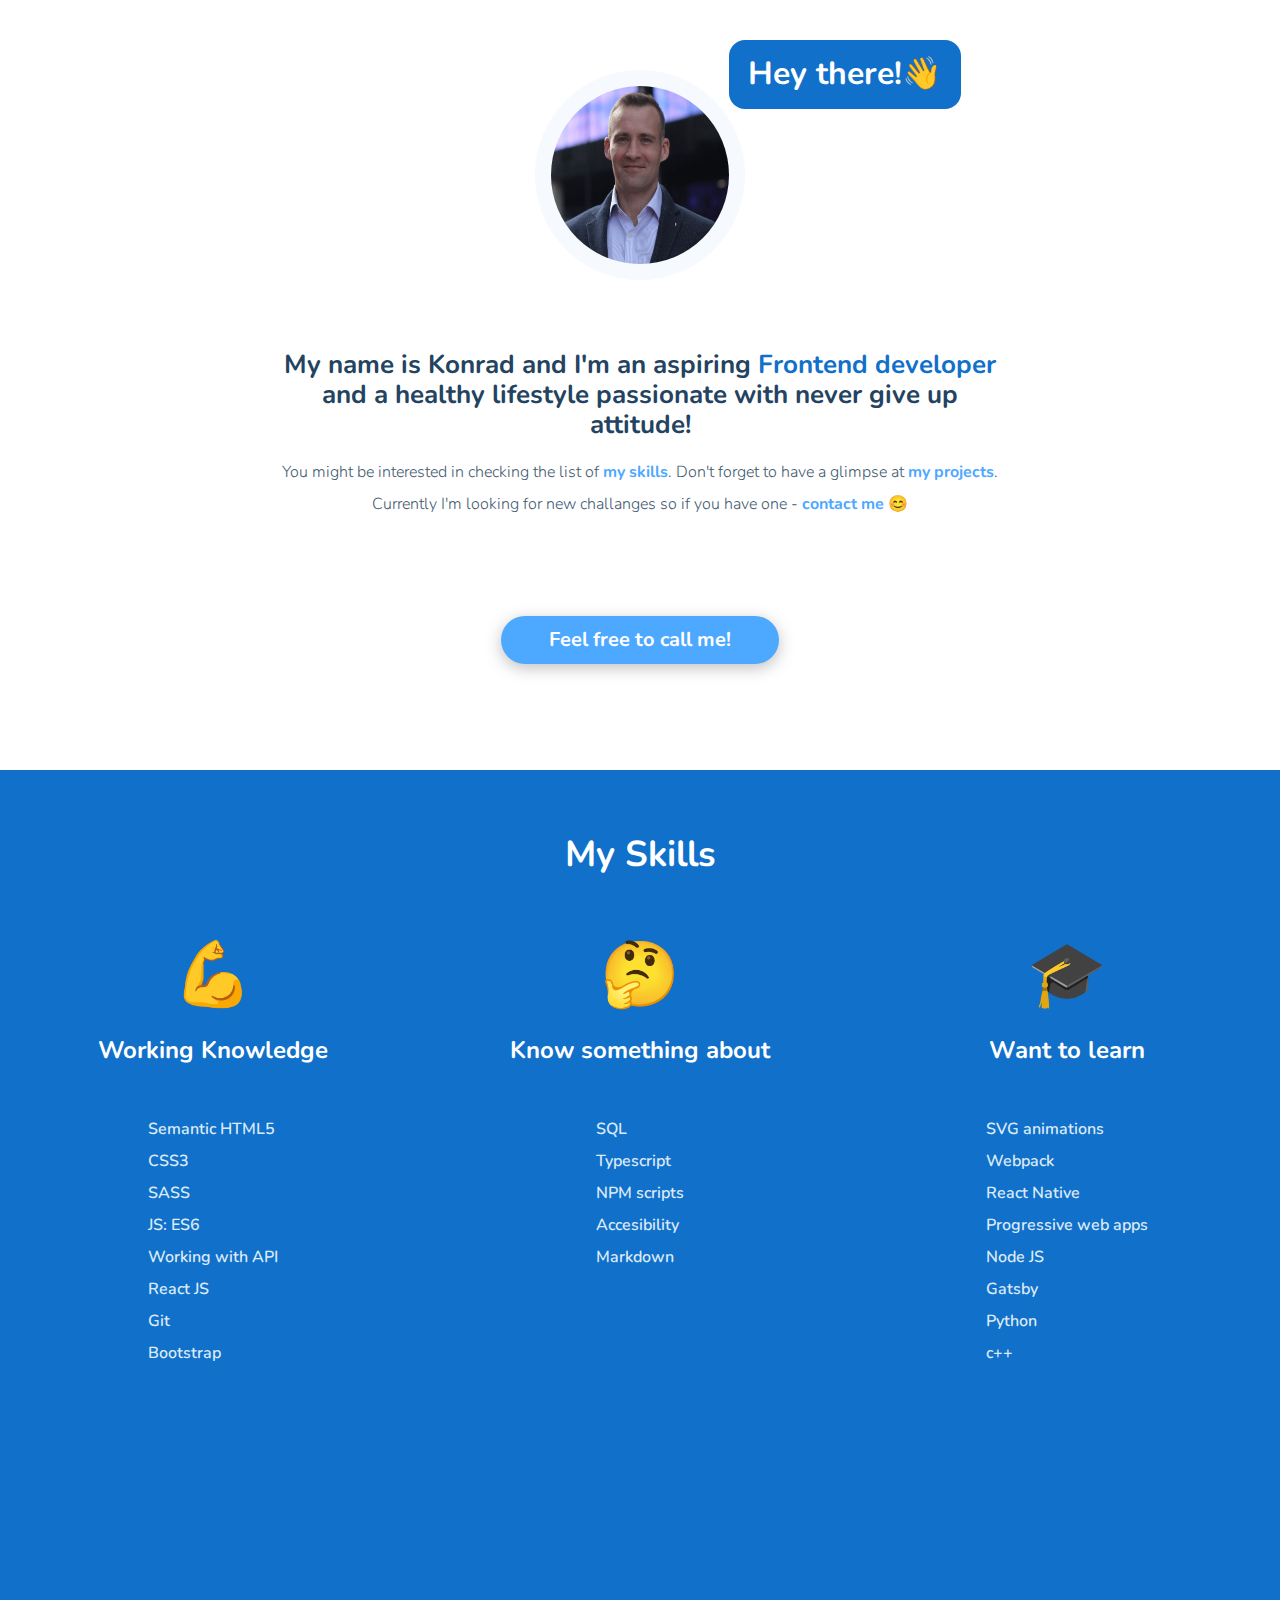
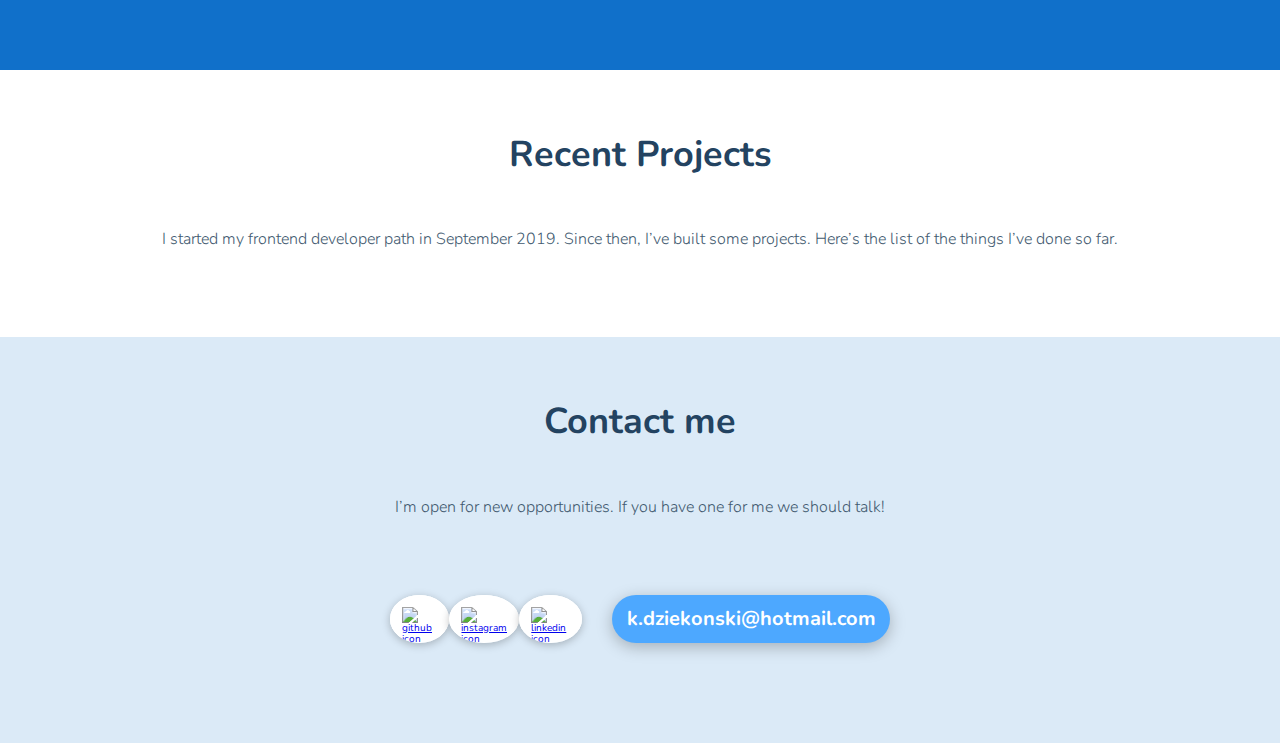
==== commit 5b8f2475: "Updates" ====
--- a/index.html
+++ b/index.html
@@ -1 +1 @@
-<!doctype html><html lang="pl"><head><meta charset="UTF-8"/><meta name="viewport" content="width=device-width,initial-scale=1"/><link href="https://fonts.googleapis.com/css2?family=Nunito:wght@300;600;700&family=Roboto+Mono:wght@400;700&display=swap" rel="stylesheet"/><title>Konrad Dziekoński Portfolio</title><meta name="description" content="I’m open for new opportunities. If you have one for me we should talk!"/><meta property="og:title" content="Konrad Dziekoński Portfolio"/><meta property="og:description" content="I’m open for new opportunities. If you have one for me we should talk!"/><meta property="og:url" content="https://dziekonskik.github.io/"/><meta property="og:image" content="https://dziekonskik.github.io/og.png"/><link href="index.d22290fa.css" rel="stylesheet"></head><body><section class="hello"><img src="img/CV-Photo.1e3fd9c5.png" alt="moja twarz" class="hello__img"/> <span class="hello__greeting">Hey there!<span class="animate">👋</span></span><div class="hello__text-block"><h1 class="hello__description">My name is Konrad and I'm an aspiring <span class="hello__description--blue">Frontend developer</span> and a healthy lifestyle passionate with never give up attitude!</h1><p class="hello__message">You might be interested in checking the list of <a class="hello__message--link" href="#skills">my skills</a>. Don't forget to have a glimpse at <a class="hello__message--link" href="#projects">my projects</a>. Currently I'm looking for new challanges so if you have one - <a class="hello__message--link" href="#contact">contact me</a> 😊</p><a href="tel:+48530024344" class="mailme-btn mailme-btn--header">Feel free to call me!</a></div></section><section id="skills" class="skills"><h2 class="heading-secondary heading-secondary--white">My Skills</h2><div class="skills__wrapper"><article class="skills__container"><div class="skills__emoji">💪</div><h3 class="skills__h3">Working Knowledge</h3><ul class="skills__list"><li class="skills__list__item skills__list__item--green">Semantic HTML5</li><li class="skills__list__item skills__list__item--green">Markdown</li><li class="skills__list__item skills__list__item--green">CSS3 mainstream</li><li class="skills__list__item skills__list__item--green">SASS</li><li class="skills__list__item skills__list__item--green">Forms</li><li class="skills__list__item skills__list__item--green">JS: ES6</li><li class="skills__list__item skills__list__item--green">JS: DOM Manipulations</li><li class="skills__list__item skills__list__item--green">React JS</li><li class="skills__list__item skills__list__item--green">Figma for dev</li></ul></article><article class="skills__container"><div class="skills__emoji">🤔</div><h3 class="skills__h3">Know something about</h3><ul class="skills__list"><li class="skills__list__item skills__list__item--white">More advanced React JS</li><li class="skills__list__item skills__list__item--white">Vue JS</li><li class="skills__list__item skills__list__item--white">Git</li><li class="skills__list__item skills__list__item--white">SQL</li><li class="skills__list__item skills__list__item--white">Typescript</li><li class="skills__list__item skills__list__item--white">Bootstrap</li><li class="skills__list__item skills__list__item--white">Working with API</li><li class="skills__list__item skills__list__item--white">Progressive web apps</li><li class="skills__list__item skills__list__item--white">NPM scripts</li><li class="skills__list__item skills__list__item--white">Accesibility</li></ul></article><article class="skills__container"><div class="skills__emoji">🎓</div><h3 class="skills__h3">Want to learn</h3><ul class="skills__list"><li class="skills__list__item skills__list__item--bullet">SVG animations</li><li class="skills__list__item skills__list__item--bullet">React Native</li><li class="skills__list__item skills__list__item--bullet">Single page applications</li><li class="skills__list__item skills__list__item--bullet">Progressive web apps</li><li class="skills__list__item skills__list__item--bullet">More advanced CSS</li><li class="skills__list__item skills__list__item--bullet">Node JS</li><li class="skills__list__item skills__list__item--bullet">Gatsby</li><li class="skills__list__item skills__list__item--bullet">Python</li><li class="skills__list__item skills__list__item--bullet">Flutter</li></ul></article></div></section><section id="projects" class="projects"><h2 class="heading-secondary heading-secondary--dark">Recent Projects</h2><p class="projects__message">I started my frontend developer path in September 2019. Since then, I’ve built some projects. Here’s the list of the things I’ve done so far.</p><div class="projects__cards projects--js"></div></section><section id="contact" class="contact"><h2 class="heading-secondary heading-secondary--dark">Contact me</h2><p class="contact__message">I’m open for new opportunities. If you have one for me we should talk!</p><div class="contact__clickables"><div class="contact__socilmedia-container"><a class="contact__socilmedia-link" href="https://github.com/dziekonskik" target="_blank"><img class="contact__socilmedia-icon" src="img/github.03a225b4.svg" alt="github icon"/></a><a class="contact__socilmedia-link" href="https://www.instagram.com/jaseveen77/" target="_blank"><img class="contact__socilmedia-icon" src="img/instagram.a5ede2d8.svg" alt="instagram icon"/></a><a class="contact__socilmedia-link" href="https://www.linkedin.com/in/konrad-dzieko%C5%84ski-9a23291ab/" target="_blank"><img class="contact__socilmedia-icon" src="img/linkedin.ad51b4ff.svg" alt="linkedin icon"/></a></div><a href="mailto:k.dziekonski@hotmail.com" class="mailme-btn mailme-btn--footer">k.dziekonski@hotmail.com</a></div></section><script src="index.d22290fa.js"></script></body></html>+<!doctype html><html lang="pl"><head><meta charset="UTF-8"/><meta name="viewport" content="width=device-width,initial-scale=1"/><link href="https://fonts.googleapis.com/css2?family=Nunito:wght@300;600;700&family=Roboto+Mono:wght@400;700&display=swap" rel="stylesheet"/><title>Konrad Dziekoński Portfolio</title><meta name="description" content="I’m open for new opportunities. If you have one for me we should talk!"/><meta property="og:title" content="Konrad Dziekoński Portfolio"/><meta property="og:description" content="I’m open for new opportunities. If you have one for me we should talk!"/><meta property="og:url" content="https://dziekonskik.github.io/"/><meta property="og:image" content="https://dziekonskik.github.io/og.png"/><link href="index.386abf99.css" rel="stylesheet"></head><body><section class="hello"><img src="img/CV-Photo.1e3fd9c5.png" alt="moja twarz" class="hello__img"/> <span class="hello__greeting">Hey there!<span class="animate">👋</span></span><div class="hello__text-block"><h1 class="hello__description">My name is Konrad and I'm an aspiring <span class="hello__description--blue">Frontend developer</span> and a healthy lifestyle passionate with never give up attitude!</h1><p class="hello__message">You might be interested in checking the list of <a class="hello__message--link" href="#skills">my skills</a>. Don't forget to have a glimpse at <a class="hello__message--link" href="#projects">my projects</a>. Currently I'm looking for new challanges so if you have one - <a class="hello__message--link" href="#contact">contact me</a> 😊</p><a href="tel:+48530024344" class="mailme-btn mailme-btn--header">Feel free to call me!</a></div></section><section id="skills" class="skills"><h2 class="heading-secondary heading-secondary--white">My Skills</h2><div class="skills__wrapper"><article class="skills__container"><div class="skills__emoji">💪</div><h3 class="skills__h3">Working Knowledge</h3><ul class="skills__list"><li class="skills__list__item skills__list__item--green">Semantic HTML5</li><li class="skills__list__item skills__list__item--green">CSS3</li><li class="skills__list__item skills__list__item--green">SASS</li><li class="skills__list__item skills__list__item--green">JS: ES6</li><li class="skills__list__item skills__list__item--green">Working with API</li><li class="skills__list__item skills__list__item--green">React JS</li><li class="skills__list__item skills__list__item--green">Git</li><li class="skills__list__item skills__list__item--green">Bootstrap</li></ul></article><article class="skills__container"><div class="skills__emoji">🤔</div><h3 class="skills__h3">Know something about</h3><ul class="skills__list"><li class="skills__list__item skills__list__item--white">SQL</li><li class="skills__list__item skills__list__item--white">Typescript</li><li class="skills__list__item skills__list__item--white">NPM scripts</li><li class="skills__list__item skills__list__item--white">Accesibility</li><li class="skills__list__item skills__list__item--white">Markdown</li></ul></article><article class="skills__container"><div class="skills__emoji">🎓</div><h3 class="skills__h3">Want to learn</h3><ul class="skills__list"><li class="skills__list__item skills__list__item--bullet">SVG animations</li><li class="skills__list__item skills__list__item--bullet">Webpack</li><li class="skills__list__item skills__list__item--bullet">React Native</li><li class="skills__list__item skills__list__item--bullet">Progressive web apps</li><li class="skills__list__item skills__list__item--bullet">Node JS</li><li class="skills__list__item skills__list__item--bullet">Gatsby</li><li class="skills__list__item skills__list__item--bullet">Python</li><li class="skills__list__item skills__list__item--bullet">c++</li></ul></article></div></section><section id="projects" class="projects"><h2 class="heading-secondary heading-secondary--dark">Recent Projects</h2><p class="projects__message">I started my frontend developer path in September 2019. Since then, I’ve built some projects. Here’s the list of the things I’ve done so far.</p><div class="projects__cards projects--js"></div></section><section id="contact" class="contact"><h2 class="heading-secondary heading-secondary--dark">Contact me</h2><p class="contact__message">I’m open for new opportunities. If you have one for me we should talk!</p><div class="contact__clickables"><div class="contact__socilmedia-container"><a class="contact__socilmedia-link" href="https://github.com/dziekonskik" target="_blank"><img class="contact__socilmedia-icon" src="img/github.03a225b4.svg" alt="github icon"/></a><a class="contact__socilmedia-link" href="https://www.instagram.com/jaseveen77/" target="_blank"><img class="contact__socilmedia-icon" src="img/instagram.a5ede2d8.svg" alt="instagram icon"/></a><a class="contact__socilmedia-link" href="https://www.linkedin.com/in/konrad-dzieko%C5%84ski-9a23291ab/" target="_blank"><img class="contact__socilmedia-icon" src="img/linkedin.ad51b4ff.svg" alt="linkedin icon"/></a></div><a href="mailto:k.dziekonski@hotmail.com" class="mailme-btn mailme-btn--footer">k.dziekonski@hotmail.com</a></div></section><script src="index.386abf99.js"></script></body></html>--- a/index.386abf99.css
+++ b/index.386abf99.css
@@ -0,0 +1 @@
+/*! normalize.css v8.0.1 | MIT License | github.com/necolas/normalize.css */html{line-height:1.15;-webkit-text-size-adjust:100%}body{margin:0}main{display:block}h1{font-size:2em;margin:.67em 0}hr{box-sizing:content-box;height:0;overflow:visible}pre{font-family:monospace,monospace;font-size:1em}a{background-color:transparent}abbr[title]{border-bottom:none;text-decoration:underline;text-decoration:underline dotted}b,strong{font-weight:bolder}code,kbd,samp{font-family:monospace,monospace;font-size:1em}small{font-size:80%}sub,sup{font-size:75%;line-height:0;position:relative;vertical-align:baseline}sub{bottom:-.25em}sup{top:-.5em}img{border-style:none}button,input,optgroup,select,textarea{font-family:inherit;font-size:100%;line-height:1.15;margin:0}button,input{overflow:visible}button,select{text-transform:none}[type=button],[type=reset],[type=submit],button{-webkit-appearance:button}[type=button]::-moz-focus-inner,[type=reset]::-moz-focus-inner,[type=submit]::-moz-focus-inner,button::-moz-focus-inner{border-style:none;padding:0}[type=button]:-moz-focusring,[type=reset]:-moz-focusring,[type=submit]:-moz-focusring,button:-moz-focusring{outline:1px dotted ButtonText}fieldset{padding:.35em .75em .625em}legend{box-sizing:border-box;color:inherit;display:table;max-width:100%;padding:0;white-space:normal}progress{vertical-align:baseline}textarea{overflow:auto}[type=checkbox],[type=radio]{box-sizing:border-box;padding:0}[type=number]::-webkit-inner-spin-button,[type=number]::-webkit-outer-spin-button{height:auto}[type=search]{-webkit-appearance:textfield;outline-offset:-2px}[type=search]::-webkit-search-decoration{-webkit-appearance:none}::-webkit-file-upload-button{-webkit-appearance:button;font:inherit}details{display:block}summary{display:list-item}[hidden],template{display:none}@-webkit-keyframes greet{0%{transform:rotate(0deg)}50%{transform:rotate(45deg)}to{transform:rotate(0deg)}}@keyframes greet{0%{transform:rotate(0deg)}50%{transform:rotate(45deg)}to{transform:rotate(0deg)}}.animate{display:inline-block;-webkit-animation:greet 2s linear infinite;animation:greet 2s linear infinite}.mailme-btn{background-color:#4da8ff;color:#fff;width:27.8rem;height:4.8rem;border-radius:6.4rem;cursor:pointer;margin:4.8rem auto;padding:.4rem 2.4rem;display:flex;align-items:center;justify-content:center;font-size:2rem;font-weight:700;text-decoration:none;transition:box-shadow .2s linear}@media(min-width:950px){.mailme-btn{box-shadow:0 4px 16px rgba(0,0,0,.25)}.mailme-btn:hover{box-shadow:0 2px 8px rgba(0,0,0,.25)}.mailme-btn:active{box-shadow:none}}@media(min-width:950px){.mailme-btn--header{margin-bottom:0;transform:translateY(100%)}}@media(min-width:950px){.mailme-btn--footer{margin:0}}.heading-secondary{display:block;font-family:Nunito,sans-serif;font-size:3.6rem;font-weight:700;text-align:center;padding:6.4rem 1.6rem;margin:0}.heading-secondary--white{color:#fff}.heading-secondary--dark{color:#234361;padding-bottom:3.2rem}.hello{display:grid;grid-template-columns:1fr;align-content:space-around;justify-content:center;font-family:Nunito,sans-serif}.hello__img{display:inline-block;width:13rem;height:13rem;border-radius:50%;margin:3rem auto;border:1.6rem solid #f6f9fd;position:relative}@media(min-width:750px){.hello__img{width:21rem;height:21rem;margin:7rem auto}}.hello__greeting{display:none}@media(min-width:750px){.hello__greeting{display:block;background-color:#1070ca;border-radius:1.6rem;padding:1.6rem 1.9rem;font-size:3.2rem;font-weight:700;color:#fff;position:absolute;top:4rem;left:calc(50% + 89px)}.hello__greeting:before{content:"";display:inline-block;position:absolute;width:2rem;height:2rem;bottom:-1.8rem;left:2rem;background:url(img/Speech_cloud.13333786.svg)}}@media(min-width:950px){.hello__text-block{width:77rem;height:30rem;position:relative;margin:0 auto 12rem}.hello__text-block:after,.hello__text-block:before{content:"";display:block;position:absolute;width:10rem;height:100%;top:-3rem}.hello__text-block:before{background:url(img/bracket-left.e24c2ca0.svg);background-size:contain;left:-7rem}.hello__text-block:after{background:url(img/bracket-right.767db10b.svg);background-size:contain;right:-7rem}}.hello__description{font-size:2.6rem;margin:0 1.6rem;text-align:center;color:#234361}.hello__description--blue{color:#1070ca}.hello__message{font-size:1.6rem;font-weight:300;line-height:3.2rem;color:#425a70;margin:1.6rem;text-align:center}.hello__message--link{font-weight:700;text-decoration:none;color:#4da8ff}.skills{background-color:#1070ca;display:grid;justify-content:center;font-family:Nunito,sans-serif}@media(min-width:950px){.skills{height:100vh;display:block}}@media(min-width:950px){.skills__wrapper{display:grid;grid-template-columns:repeat(3,1fr)}}.skills__container{width:28.8rem;display:flex;flex-direction:column;justify-content:center;align-items:flex-start}@media(min-width:950px){.skills__container{width:auto;justify-content:stretch;align-items:center}}.skills__container:not(:first-of-type){margin-top:6.4rem}@media(min-width:950px){.skills__container:not(:first-of-type){margin-top:0}}.skills__emoji{font-size:6.4rem;align-self:center}.skills__h3{font-size:2.4rem;font-weight:700;color:#fff;align-self:center}.skills__list{padding:0;margin:2.4rem 1.6rem;display:flex;flex-direction:column;justify-content:flex-start}.skills__list__item{list-style-type:none;color:#dbeaf7;font-size:1.6rem;font-weight:600;line-height:3.2rem;position:relative}.skills__list__item:before{content:"";position:absolute;top:34%;left:-2.4rem;width:12px;height:9px}.skills__list__item--green:before{background:url(img/small-tick-green.61bc897f.svg)}.skills__list__item--white:before{background:url(img/small-tick-white.370d2bc2.svg)}.skills__list__item--bullet:before{background:url(img/bullet.4def4caa.svg);border-radius:50%}.projects{font-family:Nunito,sans-serif;display:grid;grid-auto-rows:auto}.projects__message{font-size:1.6rem;font-weight:300;line-height:3.2rem;color:#425a70;text-align:center;margin:1.6rem 1.6rem 3.4rem}.projects__cards{display:grid;gap:2.4rem 0;margin:2.4rem 0}@media(min-width:950px){.projects__cards{grid-template-columns:repeat(auto-fit,minmax(54.8rem,1fr));justify-content:center;margin:2.4rem 9rem}}.contact{display:grid;font-family:Nunito,sans-serif;background-color:#dbeaf7}.contact__message{font-size:1.6rem;font-weight:300;line-height:3.2rem;color:#425a70;text-align:center;margin:1.6rem 1.6rem 2.4rem}.contact__socilmedia-container{display:flex;justify-content:space-between;width:19.2rem;height:4.8rem;margin:0 auto}@media(min-width:950px){.contact__socilmedia-container{margin:0}}.contact__socilmedia-link{border-radius:50%;overflow:hidden;transition:box-shadow .2s linear}@media(min-width:950px){.contact__socilmedia-link{box-shadow:0 2px 8px rgba(0,0,0,.25)}.contact__socilmedia-link:hover{box-shadow:0 1px 4px rgba(0,0,0,.25)}.contact__socilmedia-link:active{box-shadow:none}}.contact__socilmedia-icon{width:4.8rem;height:4.8rem;background-color:#fff;border:1.2rem solid #fff}@media(min-width:950px){.contact__clickables{display:flex;align-items:center;justify-content:space-between;width:50rem;margin:4.8rem auto 10rem}}.github{width:28.7rem;height:32rem;box-shadow:0 4px 16px rgba(0,0,0,.25);margin:0 auto;border-radius:16px;font-family:Roboto Mono,monospace;overflow:hidden;transition:all .2s linear}@media(min-width:700px){.github{width:54.8rem;height:30rem}}@media(min-width:950px){.github:hover{box-shadow:0 8px 34px rgba(0,0,0,.45);transform:translatey(-1px)}}.github__heading{background-color:#1e1e1e;display:flex;align-items:center;justify-content:flex-start;height:4rem;align-self:flex-start}.github__heading__dot-container{width:4rem;height:.8rem;margin-left:1.6rem;display:flex;justify-content:space-between;align-items:center}.github__heading__dot{background-color:#464a4d;width:.8rem;height:.8rem;border-radius:50%;transition:background-color .2s linear}.github__heading__dot--red:hover{background-color:#e23838}.github__heading__dot--yellow:hover{background-color:#ffb900}.github__heading__dot--green:hover{background-color:#5ebd3e}.github__main{background-color:#212528;height:100%}.github__main__image{width:2.4rem;height:2.4rem;margin:1.6rem 0 1.6rem 2.4rem}.github__main__text-container{display:grid;grid-template-columns:1fr 2fr;align-items:center;margin:0 1.6rem}.github__main__text-container--left{justify-self:right}.github__main__text-container--right{justify-self:left}.github__main__text{font-size:1.3rem;color:#a3a3a3;font-weight:400}@media(min-width:950px){.github__main__text{font-size:1.6rem}}.github__main__title{font-size:1.3rem;color:#fff;font-weight:700}@media(min-width:950px){.github__main__title{font-size:1.6rem}}.github__main__link{font-size:1.3rem;color:#14b5d0}@media(min-width:950px){.github__main__link{font-size:1.6rem}}*,:after,:before{box-sizing:border-box}body{font-family:Nunito,sans-serif;font-family:Roboto Mono,monospace}html{font-size:62.5%;scroll-behavior:smooth}